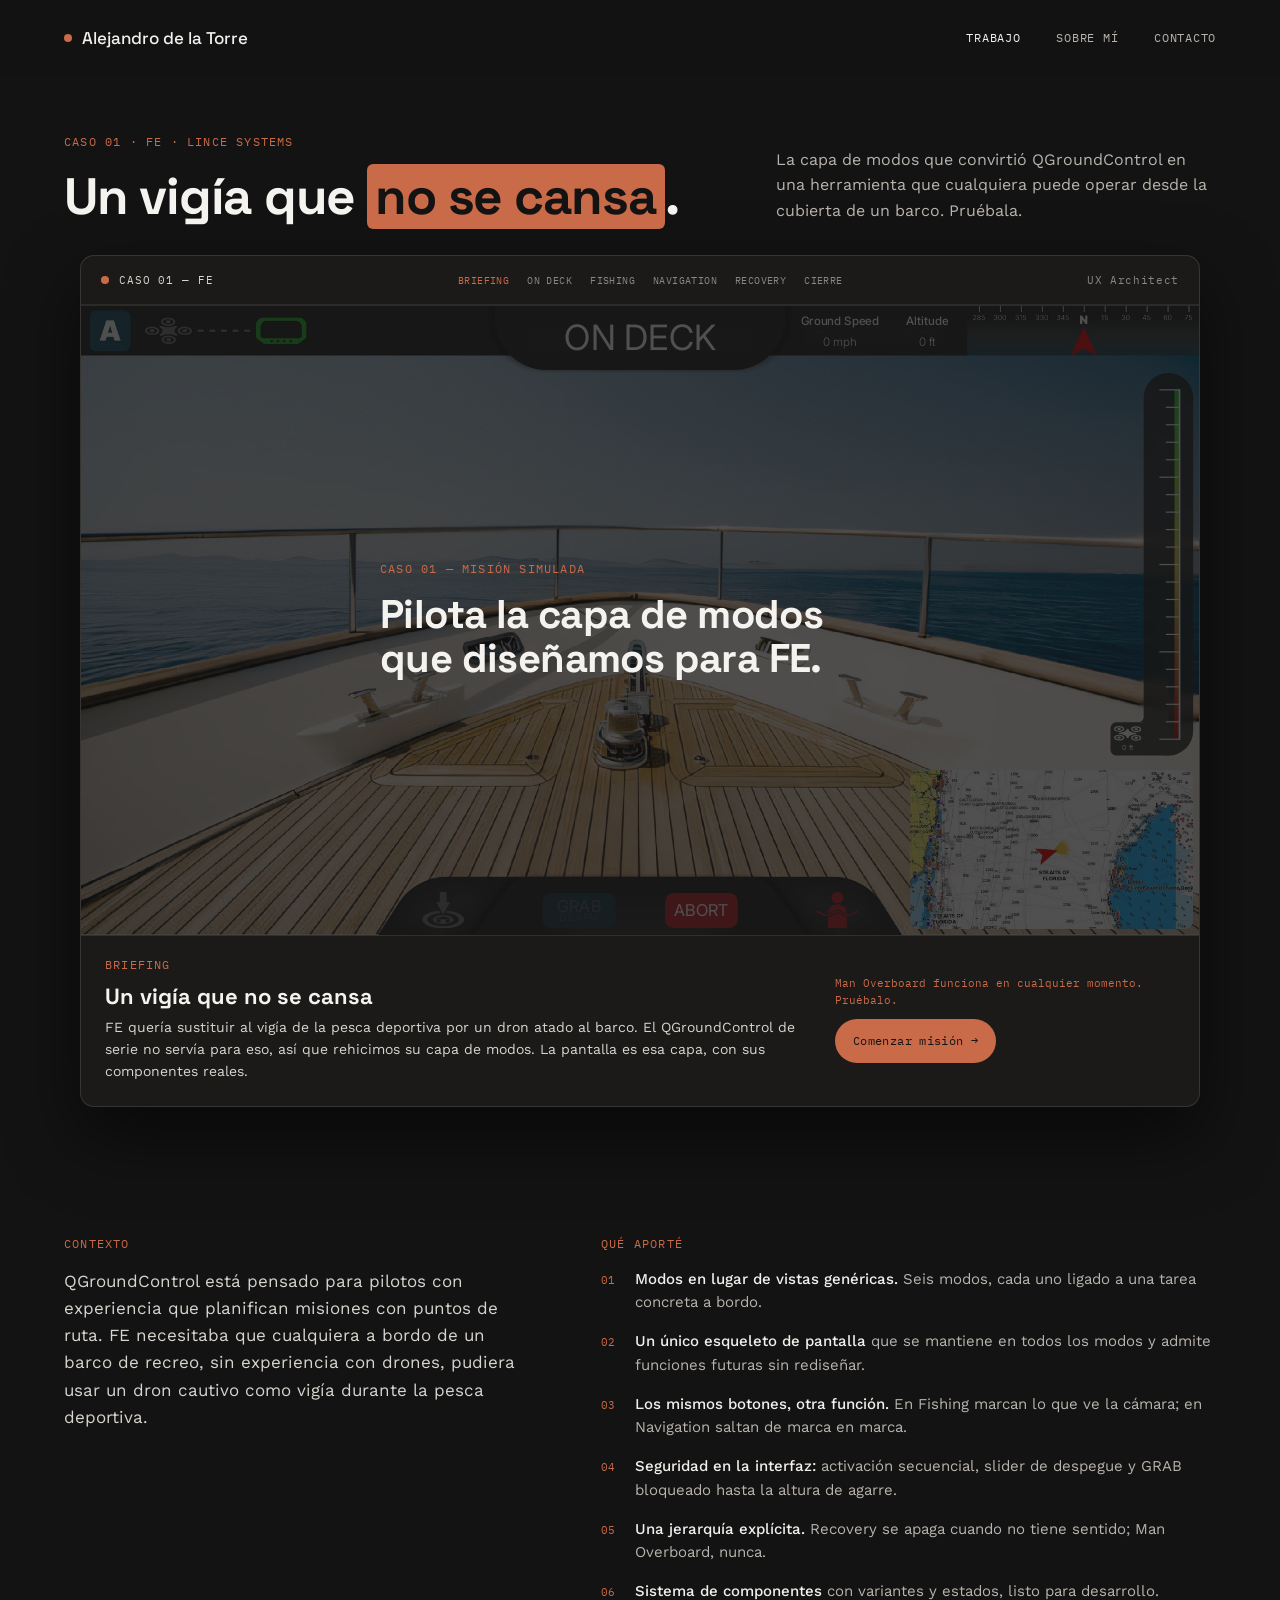
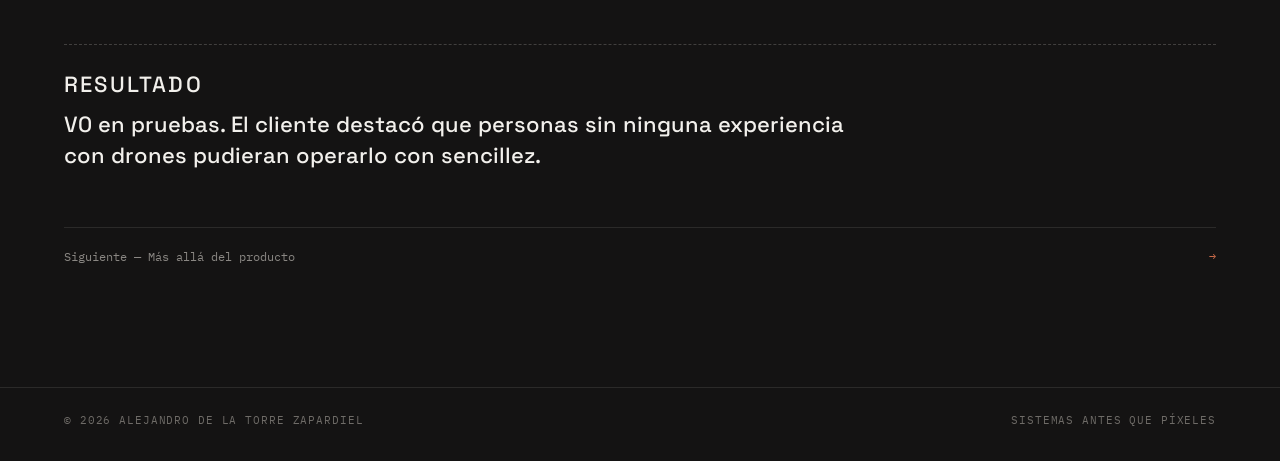
==== caso-01/index.html @ f8e7510e "Add files via upload" ====
<!doctype html>
<html lang="es">
<head>
<meta charset="utf-8">
<meta name="viewport" content="width=device-width, initial-scale=1, viewport-fit=cover">
<title>Caso 01: Un vigía que no se cansa — Alejandro de la Torre</title>
<meta name="description" content="Pilota la capa de modos que diseñé para FE: un dron cautivo para barcos de recreo que maneja gente sin experiencia con drones.">
<meta property="og:title" content="Caso 01: Un vigía que no se cansa">
<meta property="og:description" content="Pilota la capa de modos que diseñé para FE sobre QGroundControl.">
<meta property="og:image" content="../assets/img/fe/poster.jpg">
<meta name="theme-color" content="#141313">
<link rel="icon" href="../favicon.svg" type="image/svg+xml">
<link rel="preconnect" href="https://fonts.googleapis.com">
<link rel="preconnect" href="https://fonts.gstatic.com" crossorigin>
<link rel="stylesheet" href="https://fonts.googleapis.com/css2?family=Space+Grotesk:wght@400;500;700&family=IBM+Plex+Mono:wght@400;500;600&family=Work+Sans:ital,wght@0,400;0,500;1,400&family=Inter:wght@200;300;400;500&display=swap">
<link rel="stylesheet" href="../assets/css/site.css">
<link rel="stylesheet" href="../assets/css/mission.css">
</head>
<body class="case">

<header class="nav" id="nav">
  <div class="wrap">
    <a class="brand" href="../"><span class="dot"></span>Alejandro de la Torre</a>
    <button class="nav-toggle" aria-expanded="false" aria-controls="nav-links">MENÚ
      <svg width="18" height="12" viewBox="0 0 18 12" aria-hidden="true"><path d="M0 1H18M0 6H18M0 11H18" stroke="currentColor" stroke-width="1.6"/></svg>
    </button>
    <nav class="nav-links" id="nav-links" aria-label="Principal">
      <a href="../#trabajo" aria-current="true">Trabajo</a>
      <a href="../#sobre-mi">Sobre mí</a>
      <a href="../#contacto">Contacto</a>
    </nav>
  </div>
</header>

<main>
  <section class="case-hero">
    <div class="wrap">
      <div>
        <p class="eyebrow">Caso 01 · FE · Lince Systems</p>
        <h1 class="h-display">Un vigía que <span class="mark">no se cansa</span>.</h1>
      </div>
      <p class="lead">La capa de modos que convirtió QGroundControl en una herramienta que cualquiera puede operar desde la cubierta de un barco. Pruébala.</p>
    </div>
  </section>

  <section class="mission" aria-label="Misión simulada">
    <!-- Escritorio y móvil en horizontal -->
    <div class="console" id="console">
      <div class="m-top">
        <span class="who"><span class="dot"></span>Caso 01 — FE</span>
        <nav class="m-steps" id="m-steps" aria-label="Pasos de la misión"></nav>
        <span class="m-flag" id="m-flag"><span class="dot"></span><span id="m-flag-text">UX Architect</span></span>
      </div>
      <div class="m-progress"><i id="m-progress"></i></div>
      <div class="m-body" id="m-body">
        <div class="m-screen" id="m-screen">
          <div class="m-stage" id="m-stage"></div>
          <div class="m-veil" id="m-veil"><div><p class="eyebrow" id="veil-eyebrow"></p><h2 id="veil-title"></h2></div></div>
        </div>
        <div class="m-strip">
          <div class="m-mininav">
            <button id="mini-prev" aria-label="Paso anterior">‹</button>
            <div><span id="mini-count"></span><b id="mini-label"></b></div>
            <button id="mini-next" aria-label="Paso siguiente">›</button>
          </div>
          <div class="m-text">
            <p class="eyebrow m-eyebrow" id="s-eyebrow"></p>
            <h2 id="s-title"></h2>
            <p class="body" id="s-body"></p>
          </div>
          <div class="m-ctl" aria-live="polite">
            <div data-ctl="intro">
              <p class="m-hint" id="intro-hint"></p>
              <button class="btn" id="intro-btn" style="align-self:flex-start"></button>
            </div>
            <div data-ctl="ondeck">
              <div class="row">
                <button class="btn-seq" id="arm">1 · Armar</button>
                <button class="btn" id="continue" disabled>Continuar →</button>
              </div>
              <div class="slide">
                <i id="slide-fill"></i>
                <span id="slide-label">2 · Arma primero</span>
                <input type="range" min="0" max="100" step="1" value="0" id="slider" disabled aria-label="Deslizar para despegar">
              </div>
            </div>
            <div data-ctl="fishing">
              <p class="m-hint" id="fish-hint"></p>
              <div class="row">
                <button class="btn" data-go="navigation">Ir a Navigation →</button>
                <button class="btn-cut" data-cut>Cortar cable</button>
              </div>
            </div>
            <div data-ctl="navigation">
              <p class="m-hint" id="nav-hint"></p>
              <p class="m-note" id="nav-note"></p>
              <button class="btn-cut" data-cut>Cortar cable</button>
            </div>
            <div data-ctl="recovery">
              <p class="m-hint" id="rec-hint"></p>
              <p class="m-note">ABORT devuelve el dron al vuelo.</p>
            </div>
            <div data-ctl="alert">
              <button class="btn-seq" id="alert-exit" style="align-self:flex-start"></button>
            </div>
          </div>
        </div>
      </div>
    </div>

    <!-- Móvil en vertical -->
    <div class="poster wrap">
      <button class="poster-btn" id="poster-btn" aria-label="Pilotar la misión (requiere girar el móvil)">
        <img src="../assets/img/fe/poster.jpg" alt="Pantalla Fishing de la integración de FE sobre QGroundControl, con cinco marcas en el minimapa" width="1922" height="1081">
        <span class="play"><svg width="14" height="14" viewBox="0 0 14 14" aria-hidden="true"><path d="M3.5 2.2L11.5 7L3.5 11.8Z" fill="#C96A49"/></svg>Pilotar la misión</span>
      </button>
      <div class="rotate-card" id="rotate-card" role="status" aria-live="polite">
        <svg width="44" height="44" viewBox="0 0 44 44" fill="none" aria-hidden="true" style="flex-shrink:0">
          <g class="phone"><rect x="13" y="6" width="18" height="30" rx="3.5" stroke="#F2F0EC" stroke-width="2"/><rect x="19" y="31" width="6" height="1.8" rx="0.9" fill="#F2F0EC"/></g>
          <path d="M35 14 C40 18 40 26 35 30" stroke="#C96A49" stroke-width="2" stroke-linecap="round"/>
          <path d="M33 27.5 L35.2 30.4 L38.4 28.6" stroke="#C96A49" stroke-width="2" stroke-linecap="round" stroke-linejoin="round"/>
        </svg>
        <div>
          <strong>Gira el móvil para pilotarla</strong>
          <p>La interfaz está diseñada para pantallas de 7″ o más, como la estación de control del cliente.</p>
          <span class="lock">¿No gira? Comprueba que la rotación automática no esté bloqueada.</span>
        </div>
      </div>
    </div>
  </section>

  <section class="ficha" id="ficha">
    <div class="wrap">
      <div class="grid">
        <div class="col">
          <p class="eyebrow">Contexto</p>
          <p class="lead" style="font-size:17px;color:var(--ink-2)">QGroundControl está pensado para pilotos con experiencia que planifican misiones con puntos de ruta. FE necesitaba que cualquiera a bordo de un barco de recreo, sin experiencia con drones, pudiera usar un dron cautivo como vigía durante la pesca deportiva.</p>
        </div>
        <div class="col">
          <p class="eyebrow">Qué aporté</p>
          <ol>
            <li><span class="n">01</span><span><b>Modos en lugar de vistas genéricas.</b> Seis modos, cada uno ligado a una tarea concreta a bordo.</span></li>
            <li><span class="n">02</span><span><b>Un único esqueleto de pantalla</b> que se mantiene en todos los modos y admite funciones futuras sin rediseñar.</span></li>
            <li><span class="n">03</span><span><b>Los mismos botones, otra función.</b> En Fishing marcan lo que ve la cámara; en Navigation saltan de marca en marca.</span></li>
            <li><span class="n">04</span><span><b>Seguridad en la interfaz:</b> activación secuencial, slider de despegue y GRAB bloqueado hasta la altura de agarre.</span></li>
            <li><span class="n">05</span><span><b>Una jerarquía explícita.</b> Recovery se apaga cuando no tiene sentido; Man Overboard, nunca.</span></li>
            <li><span class="n">06</span><span><b>Sistema de componentes</b> con variantes y estados, listo para desarrollo.</span></li>
          </ol>
        </div>
      </div>
      <div class="result">
        <p class="eyebrow">Resultado</p>
        <p>V0 en pruebas. El cliente destacó que personas sin ninguna experiencia con drones pudieran operarlo con sencillez.</p>
      </div>
      <a class="next-link" href="../#mas-alla"><span>Siguiente — Más allá del producto</span><span>→</span></a>
    </div>
  </section>
</main>

<footer class="footer"><div class="wrap"><span>© 2026 Alejandro de la Torre Zapardiel</span><span>Sistemas antes que píxeles</span></div></footer>

<script src="../assets/js/site.js"></script>
<script src="../assets/js/mission.js"></script>
</body>
</html>
---- assets/css/site.css ----
/* ==========================================================================
   Alejandro de la Torre — portfolio
   Tokens, base, componentes compartidos
   ========================================================================== */
:root {
  --bg: #141313;
  --panel: #1B1A18;
  --panel-2: #171615;
  --ink: #F2F0EC;
  --ink-strong: #F5F3EF;
  --ink-2: #D8D5CF;
  --ink-3: #B8B4AD;
  --muted: #8A8783;
  --muted-2: #6E6B67;
  --line: rgba(242, 240, 236, 0.10);
  --line-2: rgba(242, 240, 236, 0.22);
  --accent: #C96A49;
  --accent-hover: #DD8562;
  --alert: #E0523F;
  --ok: #6FBF73;
  --font-display: 'Space Grotesk', system-ui, sans-serif;
  --font-body: 'Work Sans', system-ui, sans-serif;
  --font-mono: 'IBM Plex Mono', ui-monospace, monospace;
  --gutter: 64px;
  --max: 1440px;
}
@media (max-width: 760px) { :root { --gutter: 16px; } }

*, *::before, *::after { box-sizing: border-box; }
html { scroll-behavior: smooth; -webkit-text-size-adjust: 100%; }
@media (prefers-reduced-motion: reduce) { html { scroll-behavior: auto; } }
body { margin: 0; background: var(--bg); color: var(--ink); font-family: var(--font-body); font-size: 16px; line-height: 1.55; -webkit-font-smoothing: antialiased; }
img { max-width: 100%; height: auto; display: block; }
a { color: inherit; }
button { font: inherit; color: inherit; }
:focus-visible { outline: 2px solid var(--accent); outline-offset: 3px; border-radius: 4px; }
.sr-only { position: absolute; width: 1px; height: 1px; overflow: hidden; clip: rect(0 0 0 0); white-space: nowrap; }

.wrap { width: 100%; max-width: var(--max); margin: 0 auto; padding: 0 var(--gutter); }
.mono { font-family: var(--font-mono); }
.eyebrow { font-family: var(--font-mono); font-size: 12px; letter-spacing: 0.1em; color: var(--accent); text-transform: uppercase; margin: 0; }
.mark { background: var(--accent); color: var(--bg); padding: 0 0.16em; border-radius: 0.12em; -webkit-box-decoration-break: clone; box-decoration-break: clone; }
.dot { width: 8px; height: 8px; border-radius: 50%; display: inline-block; background: var(--accent); flex-shrink: 0; }
.pill { display: inline-flex; align-items: center; gap: 7px; font-family: var(--font-mono); font-size: 12px; color: var(--ink-2); border: 1px solid var(--line-2); border-radius: 999px; padding: 7px 14px; background: rgba(242, 240, 236, 0.04); white-space: nowrap; }
.pill .dot { width: 7px; height: 7px; }
.h-display { font-family: var(--font-display); font-weight: 700; letter-spacing: -0.024em; color: var(--ink-strong); margin: 0; }
.h-section { font-family: var(--font-display); font-weight: 500; font-size: clamp(22px, 2.2vw, 30px); line-height: 1.25; color: var(--ink); margin: 0; }
.lead { font-size: 16px; line-height: 1.6; color: var(--ink-3); margin: 0; }

.btn { display: inline-flex; align-items: center; justify-content: center; gap: 10px; min-height: 48px; padding: 0 24px; border-radius: 999px; border: none; background: var(--accent); color: var(--bg); font-family: var(--font-mono); font-size: 14px; letter-spacing: 0.03em; text-decoration: none; cursor: pointer; transition: background .15s ease; }
.btn:hover { background: var(--accent-hover); }
.btn:disabled { background: #2E2C2A; color: var(--muted-2); cursor: not-allowed; }
.btn-ghost { background: rgba(242, 240, 236, 0.06); color: var(--ink); border: 1px solid rgba(242, 240, 236, 0.3); }
.btn-ghost:hover { background: rgba(242, 240, 236, 0.12); }
.link-u { font-family: var(--font-mono); font-size: 13px; letter-spacing: 0.03em; color: var(--ink-2); text-decoration: none; border-bottom: 1px solid rgba(242, 240, 236, 0.3); padding-bottom: 3px; }
.link-u:hover { color: var(--ink); border-color: var(--ink); }

/* ---------- Navegación ---------- */
.nav { position: sticky; top: 0; z-index: 50; background: rgba(20, 19, 19, 0.86); -webkit-backdrop-filter: blur(10px); backdrop-filter: blur(10px); border-bottom: 1px solid transparent; transition: border-color .2s ease; }
.nav.is-scrolled { border-color: var(--line); }
.nav .wrap { height: 76px; display: flex; align-items: center; justify-content: space-between; }
.brand { display: flex; align-items: center; gap: 10px; text-decoration: none; font-family: var(--font-display); font-weight: 500; font-size: 17px; }
.nav-links { display: flex; gap: 36px; }
.nav-links a { font-family: var(--font-mono); font-size: 12px; letter-spacing: 0.06em; color: var(--ink-3); text-decoration: none; text-transform: uppercase; padding: 8px 0; }
.nav-links a:hover, .nav-links a[aria-current="true"] { color: var(--ink); }
.nav-toggle { display: none; align-items: center; gap: 8px; min-height: 44px; padding: 0 4px; background: none; border: none; font-family: var(--font-mono); font-size: 12px; letter-spacing: 0.06em; color: var(--ink-2); cursor: pointer; }
.nav-toggle svg { display: block; }
@media (max-width: 760px) {
  .nav .wrap { height: 60px; }
  .nav-toggle { display: inline-flex; }
  .nav-links { display: none; position: absolute; left: 0; right: 0; top: 60px; flex-direction: column; gap: 0; background: var(--bg); border-bottom: 1px solid var(--line); padding: 8px var(--gutter) 16px; }
  .nav.is-open .nav-links { display: flex; }
  .nav-links a { padding: 14px 0; font-size: 14px; border-bottom: 1px solid var(--line); }
}

/* ---------- Pie ---------- */
.footer { border-top: 1px solid var(--line); }
.footer .wrap { display: flex; justify-content: space-between; align-items: center; gap: 16px; padding-top: 24px; padding-bottom: 32px; font-family: var(--font-mono); font-size: 11px; letter-spacing: 0.08em; color: var(--muted-2); text-transform: uppercase; }
@media (max-width: 760px) { .footer .wrap { flex-direction: column; align-items: flex-start; } }

/* ==========================================================================
   Portada
   ========================================================================== */
.hero { position: relative; overflow: hidden; min-height: calc(100vh - 76px); min-height: calc(100svh - 76px); display: flex; align-items: center; padding: 48px 0 72px; }
.hero .wrap { display: grid; grid-template-columns: minmax(0, 600px) 1fr; gap: 44px; align-items: center; }
.hero-copy { display: flex; flex-direction: column; gap: 28px; position: relative; z-index: 2; }
.hero-tags { display: flex; gap: 10px; flex-wrap: wrap; }
.hero h1 { font-size: clamp(44px, 5.2vw, 76px); line-height: 1.04; }
.hero-note { font-family: var(--font-mono); font-size: 13px; line-height: 1.6; color: var(--muted); max-width: 470px; margin: 0; }
.hero-cta { display: flex; align-items: center; gap: 28px; flex-wrap: wrap; }
.hero-demo { position: relative; margin-right: calc(-1 * var(--gutter) - 200px); }
.demo-frame { display: block; border-radius: 14px 0 0 14px; overflow: hidden; background: #0E0D0C; border: 1px solid rgba(242, 240, 236, 0.14); border-right: none; box-shadow: 0 40px 90px rgba(0, 0, 0, 0.6); text-decoration: none; }
.chromebar { height: 30px; display: flex; align-items: center; justify-content: space-between; padding: 0 14px; background: var(--panel); }
.chromebar .dots { display: flex; gap: 7px; }
.chromebar .dots span { width: 8px; height: 8px; border-radius: 50%; background: var(--muted-2); }
.chromebar .dots span:nth-child(2) { background: var(--muted); }
.chromebar .dots span:nth-child(3) { background: var(--accent); }
.chromebar .label { font-family: var(--font-mono); font-size: 10px; letter-spacing: 0.08em; color: var(--muted); }
.demo-screen { position: relative; aspect-ratio: 16 / 9; overflow: hidden; }
.demo-screen img { position: absolute; inset: 0; width: 100%; height: 100%; object-fit: cover; opacity: 0; transition: opacity .35s ease; }
.demo-screen img.is-on { opacity: 1; }
.demo-tap { position: absolute; width: 40px; height: 40px; margin: -20px 0 0 -20px; border-radius: 50%; border: 2.5px solid var(--ink); background: rgba(242, 240, 236, 0.28); opacity: 0; pointer-events: none; }
.demo-tap.is-on { animation: tap .65s ease-out; }
@keyframes tap { 0% { transform: scale(.35); opacity: .95; } 100% { transform: scale(1.35); opacity: 0; } }
.demo-modes { display: flex; gap: 22px; margin-top: 18px; flex-wrap: wrap; }
.demo-modes span { font-family: var(--font-mono); font-size: 11px; letter-spacing: 0.08em; text-transform: uppercase; color: var(--muted-2); transition: color .3s ease; }
.demo-modes span.is-on { color: var(--accent); }
.demo-bar { margin-top: 10px; width: min(420px, 100%); height: 2px; background: rgba(242, 240, 236, 0.08); border-radius: 2px; overflow: hidden; }
.demo-bar i { display: block; height: 100%; width: 0; background: var(--accent); transition: width .4s ease; }
@media (max-width: 960px) {
  .hero { min-height: 0; padding: 24px 0 40px; }
  .hero .wrap { grid-template-columns: 1fr; gap: 28px; }
  .hero-demo { margin-right: calc(-1 * var(--gutter)); }
  .hero-cta .link-u { display: none; }
  .hero-cta .btn { width: 100%; min-height: 52px; }
}
@media (max-width: 760px) {
  .hero h1 { font-size: 44px; line-height: 1.05; }
  .hero-note { font-size: 12px; }
  .demo-frame { border-radius: 12px 0 0 12px; }
  .chromebar { height: 24px; padding: 0 10px; }
  .chromebar .dots span { width: 6px; height: 6px; }
  .chromebar .label { font-size: 9px; }
  .demo-tap { width: 24px; height: 24px; margin: -12px 0 0 -12px; border-width: 2px; }
  .demo-modes { gap: 14px; }
  .demo-modes span { font-size: 10px; }
  .hero-cta { order: 10; }
}
@media (prefers-reduced-motion: reduce) { .demo-screen img { transition: none; } .demo-tap.is-on { animation: none; } }

/* ---------- Secciones ---------- */
.section { padding: 120px 0; }
.section + .section { padding-top: 40px; }
@media (max-width: 760px) { .section { padding: 64px 0; } .section + .section { padding-top: 24px; } }
.section-head { display: flex; justify-content: space-between; align-items: flex-end; gap: 48px; margin-bottom: 56px; }
.section-head .title { display: flex; flex-direction: column; gap: 22px; }
.section-head h2 { font-size: clamp(38px, 4vw, 56px); line-height: 1.05; }
.section-head .lead { max-width: 420px; padding-bottom: 8px; }
@media (max-width: 760px) { .section-head { flex-direction: column; align-items: flex-start; gap: 16px; margin-bottom: 28px; } .section-head h2 { font-size: 38px; } }

/* Trabajo: tarjeta del caso */
.case-card { display: grid; grid-template-columns: 1.35fr 1fr; gap: 48px; align-items: center; padding: 28px; border-radius: 20px; background: var(--panel); border: 1px solid rgba(242, 240, 236, 0.08); text-decoration: none; transition: border-color .2s ease; }
.case-card:hover { border-color: rgba(201, 106, 73, 0.6); }
.case-card .shot { border-radius: 12px; overflow: hidden; border: 1px solid rgba(242, 240, 236, 0.14); }
.case-card .info { display: flex; flex-direction: column; gap: 16px; }
.case-card h3 { font-family: var(--font-display); font-weight: 700; font-size: clamp(28px, 3vw, 40px); line-height: 1.1; margin: 0; color: var(--ink-strong); }
.case-card .tags { display: flex; flex-wrap: wrap; gap: 8px; }
.case-card .go { font-family: var(--font-mono); font-size: 13px; color: var(--accent); }
@media (max-width: 760px) { .case-card { grid-template-columns: 1fr; gap: 20px; padding: 16px; border-radius: 16px; } }

/* Más allá del producto */
.work-card { background: var(--panel); border: 1px solid rgba(242, 240, 236, 0.08); border-radius: 18px; padding: 24px; display: flex; flex-direction: column; gap: 20px; }
.work-role { display: grid; grid-template-columns: minmax(0, 820px) 1fr; gap: 36px; margin-bottom: 32px; }
.work-pair { display: grid; grid-template-columns: 700fr 580fr; gap: 32px; }
.work-media { display: flex; flex-direction: column; gap: 16px; min-width: 0; }
.stage { position: relative; border-radius: 12px; overflow: hidden; background: #0E0D0C; }
.stage > img { position: absolute; inset: 0; width: 100%; height: 100%; opacity: 0; transition: opacity .35s ease, background-color .35s ease; }
.stage > img.is-on { opacity: 1; }
.stage-role { aspect-ratio: 1200 / 627; }
.stage-role img { object-fit: contain; }
.stage-ing { aspect-ratio: 1819 / 1287; }
.stage-ing img, .stage-lince img { object-fit: cover; }
.stage-lince { aspect-ratio: 8 / 7; background: #CFCFCF; }
.work-info { display: flex; flex-direction: column; gap: 14px; }
.work-info h3 { font-family: var(--font-display); font-weight: 700; font-size: 28px; line-height: 1.1; color: var(--ink-strong); margin: 0; }
.work-info p { font-size: 15px; line-height: 1.6; color: var(--ink-3); margin: 0; }
.kind { font-family: var(--font-mono); font-size: 11px; letter-spacing: 0.06em; color: var(--muted); text-transform: uppercase; }
.caption { font-family: var(--font-mono); font-size: 13px; line-height: 1.55; color: var(--accent); min-height: 40px; }
.myrole { display: flex; flex-direction: column; gap: 6px; padding: 12px 14px; border-radius: 10px; background: rgba(242, 240, 236, 0.04); border: 1px solid var(--line); }
.myrole .kind { color: var(--accent); }
.myrole span:last-child { font-size: 14px; line-height: 1.55; color: var(--ink-2); }
.tags { display: flex; flex-wrap: wrap; gap: 8px; }
.tag { font-family: var(--font-mono); font-size: 11px; color: var(--ink-2); border: 1px solid rgba(242, 240, 236, 0.2); border-radius: 999px; padding: 5px 11px; white-space: nowrap; }
.work-role .work-info { padding: 12px 8px 12px 0; }
.work-role .tags { margin-top: auto; }
.seg { display: flex; gap: 4px; padding: 4px; border-radius: 999px; background: rgba(242, 240, 236, 0.06); align-self: flex-start; max-width: 100%; overflow-x: auto; }
.seg button { font-family: var(--font-mono); font-size: 12px; letter-spacing: 0.02em; border: none; border-radius: 999px; padding: 0 14px; min-height: 40px; cursor: pointer; background: none; color: var(--ink-3); white-space: nowrap; transition: background .15s ease, color .15s ease; }
.seg button:hover { color: var(--ink); }
.seg button[aria-selected="true"] { background: var(--ink); color: var(--bg); }
.pager { position: absolute; left: 12px; right: 12px; bottom: 12px; display: flex; justify-content: space-between; align-items: center; z-index: 2; }
.icon-btn { width: 44px; height: 44px; border-radius: 999px; border: 1px solid rgba(242, 240, 236, 0.25); background: rgba(20, 19, 19, 0.7); color: var(--ink); font-family: var(--font-mono); font-size: 16px; cursor: pointer; display: flex; align-items: center; justify-content: center; }
.icon-btn:hover { background: rgba(60, 58, 56, 0.85); }
.pager-dots { display: flex; gap: 4px; padding: 4px 8px; border-radius: 999px; background: rgba(20, 19, 19, 0.72); }
.pager-dots button { width: 22px; height: 22px; border: none; background: none; padding: 0; cursor: pointer; display: flex; align-items: center; justify-content: center; }
.pager-dots button::after { content: ''; width: 7px; height: 7px; border-radius: 50%; background: rgba(242, 240, 236, 0.3); }
.pager-dots button[aria-current="true"]::after { background: var(--accent); }
.flip { position: absolute; right: 12px; bottom: 12px; z-index: 2; }
.flip .btn { min-height: 44px; font-size: 12px; padding: 0 16px; }
@media (max-width: 1100px) { .work-role, .work-pair { grid-template-columns: 1fr; } }
@media (max-width: 760px) {
  .work-card { padding: 16px; border-radius: 16px; gap: 16px; }
  .work-role { margin-bottom: 20px; gap: 16px; }
  .work-pair { gap: 20px; }
  .work-info h3 { font-size: 24px; }
  .work-info p { font-size: 14px; }
  .seg button { font-size: 11px; padding: 0 11px; }
  .pager { left: 8px; right: 8px; bottom: 8px; }
  .flip { right: 8px; bottom: 8px; }
  .stage-lince { aspect-ratio: 1 / 1; }
}

/* Sobre mí */
.about-intro { display: flex; justify-content: space-between; align-items: flex-end; gap: 64px; margin-bottom: 120px; }
.about-intro h2 { font-size: clamp(32px, 3.8vw, 54px); line-height: 1.08; max-width: 900px; margin-top: 28px; }
.about-intro .pills { display: flex; flex-direction: column; gap: 10px; align-items: flex-start; flex-shrink: 0; padding-bottom: 10px; }
.block { margin-bottom: 120px; }
.block-head { display: flex; justify-content: space-between; align-items: baseline; gap: 24px; margin-bottom: 36px; }
.block-head .title { display: flex; flex-direction: column; gap: 12px; }
.caps { display: grid; grid-template-columns: repeat(6, minmax(0, 1fr)); }
.cap { display: flex; flex-direction: column; gap: 12px; padding: 22px 20px 24px; border-top: 2px solid rgba(242, 240, 236, 0.14); transition: border-color .2s ease, background .2s ease; }
.cap:hover { border-top-color: var(--accent); background: rgba(242, 240, 236, 0.03); }
.cap .n { font-family: var(--font-mono); font-size: 11px; color: var(--accent); }
.cap h3 { font-family: var(--font-display); font-weight: 700; font-size: 21px; margin: 0; color: var(--ink-strong); }
.cap p { font-size: 14px; line-height: 1.55; color: var(--ink-3); margin: 0; }
.principles { display: grid; grid-template-columns: repeat(3, minmax(0, 1fr)); gap: 20px; }
.principle { display: flex; flex-direction: column; gap: 12px; padding: 28px; border-radius: 14px; background: var(--panel); border: 1px solid rgba(242, 240, 236, 0.08); }
.principle .n { font-family: var(--font-mono); font-size: 11px; color: var(--accent); }
.principle h3 { font-family: var(--font-display); font-weight: 700; font-size: 26px; line-height: 1.15; margin: 0; color: var(--ink-strong); }
.principle p { font-size: 15px; line-height: 1.6; color: var(--ink-3); margin: 0; }
.timeline { list-style: none; margin: 0; padding: 0; }
.timeline li { display: grid; grid-template-columns: 180px 1fr 1fr; gap: 32px; padding: 24px 0; border-top: 1px solid var(--line); align-items: baseline; }
.timeline .date { font-family: var(--font-mono); font-size: 13px; color: var(--muted); }
.timeline .role { font-family: var(--font-display); font-weight: 500; font-size: 20px; line-height: 1.3; color: var(--ink); margin: 0; }
.timeline .org { font-family: var(--font-mono); font-size: 12px; color: var(--muted); margin-top: 4px; }
.timeline p { font-size: 15px; line-height: 1.55; color: var(--ink-3); margin: 0; }
.offscreen { display: grid; grid-template-columns: 1fr 1fr; gap: 64px; align-items: center; padding: 48px; border-radius: 18px; border: 1px dashed rgba(242, 240, 236, 0.18); margin-bottom: 120px; }
.offscreen h3 { font-family: var(--font-display); font-weight: 700; font-size: 32px; line-height: 1.15; margin: 14px 0; color: var(--ink-strong); }
.chips { display: flex; flex-wrap: wrap; gap: 10px; justify-content: flex-end; }
.chip { font-family: var(--font-mono); font-size: 12px; color: var(--ink-2); border: 1px dashed rgba(242, 240, 236, 0.3); border-radius: 999px; padding: 7px 14px; }
.contact { display: flex; flex-direction: column; gap: 30px; padding-top: 40px; border-top: 1px solid var(--line); }
.mail { align-self: flex-start; font-family: var(--font-display); font-weight: 700; font-size: clamp(28px, 4.4vw, 64px); letter-spacing: -0.02em; line-height: 1.1; color: var(--ink-strong); text-decoration: none; border-bottom: 3px solid var(--accent); }
.mail:hover { color: var(--accent); }
.contact-links { display: flex; gap: 36px; flex-wrap: wrap; }
.contact-links a { font-family: var(--font-mono); font-size: 14px; }
@media (max-width: 1100px) { .caps { grid-template-columns: repeat(3, minmax(0, 1fr)); } }
@media (max-width: 760px) {
  .about-intro { flex-direction: column; align-items: flex-start; gap: 18px; margin-bottom: 56px; }
  .about-intro h2 { font-size: 32px; line-height: 1.1; margin-top: 18px; }
  .about-intro .pills { flex-direction: row; flex-wrap: wrap; gap: 8px; }
  .block { margin-bottom: 56px; }
  .block-head { flex-direction: column; gap: 8px; margin-bottom: 14px; }
  .block-head .aside { display: none; }
  .caps { grid-template-columns: 1fr; }
  .cap { flex-direction: row; gap: 12px; padding: 14px 0; border-top-width: 1px; }
  .cap .n { width: 20px; flex-shrink: 0; padding-top: 3px; }
  .cap h3 { font-size: 17px; }
  .cap p { font-size: 13px; }
  .cap:hover { background: none; }
  .principles { grid-template-columns: 1fr; gap: 14px; }
  .principle { padding: 18px; }
  .principle h3 { font-size: 20px; }
  .principle p { font-size: 14px; }
  .timeline li { grid-template-columns: 1fr; gap: 6px; padding: 16px 0; }
  .timeline .role { font-size: 18px; }
  .offscreen { grid-template-columns: 1fr; gap: 14px; padding: 22px 18px; margin-bottom: 56px; }
  .offscreen h3 { font-size: 22px; margin: 6px 0; }
  .chips { justify-content: flex-start; gap: 8px; }
  .contact { gap: 16px; padding-top: 28px; }
  .mail { align-self: stretch; text-align: center; font-size: 20px; border: none; background: var(--accent); color: var(--bg); border-radius: 999px; padding: 16px; }
  .mail:hover { color: var(--bg); background: var(--accent-hover); }
  .contact-links { flex-direction: column; gap: 10px; }
  .contact-links a { display: flex; justify-content: space-between; align-items: center; min-height: 48px; padding: 0 16px; border-radius: 12px; border: 1px solid rgba(242, 240, 236, 0.18); font-size: 13px; }
}
---- assets/css/mission.css ----
/* ==========================================================================
   Caso 01 — misión simulada
   ========================================================================== */
.case-hero { padding: 56px 0 32px; }
.case-hero .wrap { display: flex; justify-content: space-between; align-items: flex-end; gap: 48px; }
.case-hero h1 { font-size: clamp(36px, 4vw, 56px); line-height: 1.05; margin-top: 18px; }
.case-hero .lead { max-width: 440px; }
@media (max-width: 760px) { .case-hero { padding: 28px 0 20px; } .case-hero .wrap { flex-direction: column; align-items: flex-start; gap: 12px; } .case-hero h1 { font-size: 32px; margin-top: 12px; } }

.mission { padding: 0 var(--gutter) 40px; }
.console { max-width: 1120px; margin: 0 auto; background: var(--panel); border-radius: 14px; border: 1px solid rgba(242, 240, 236, 0.12); box-shadow: 0 30px 70px rgba(0, 0, 0, 0.55); overflow: hidden; display: flex; flex-direction: column; transition: border-color .2s ease, box-shadow .2s ease; }
.console.is-alert { border-color: rgba(224, 82, 63, 0.85); box-shadow: 0 0 0 1px rgba(224, 82, 63, 0.45), 0 30px 70px rgba(0, 0, 0, 0.55); }
.m-top { height: 48px; flex-shrink: 0; display: flex; align-items: center; justify-content: space-between; padding: 0 20px; gap: 16px; }
.m-top .who { display: flex; align-items: center; gap: 10px; font-family: var(--font-mono); font-size: 11px; letter-spacing: 0.08em; color: var(--ink-2); text-transform: uppercase; white-space: nowrap; }
.m-steps { display: flex; gap: 6px; }
.m-steps button { font-family: var(--font-mono); font-size: 10px; letter-spacing: 0.04em; text-transform: uppercase; color: var(--muted); background: none; border: none; padding: 0 6px; min-height: 36px; cursor: pointer; }
.m-steps button:hover { color: var(--ink); }
.m-steps button[aria-current="step"] { color: var(--accent); }
.m-flag { display: flex; align-items: center; gap: 8px; font-family: var(--font-mono); font-size: 11px; letter-spacing: 0.06em; color: var(--muted); white-space: nowrap; }
.m-flag.is-alert { color: var(--alert); }
.m-flag .dot { display: none; background: var(--alert); }
.m-flag.is-alert .dot { display: inline-block; animation: blink 1s steps(2) infinite; }
@keyframes blink { 50% { opacity: .25; } }
.m-progress { height: 2px; background: rgba(242, 240, 236, 0.08); flex-shrink: 0; }
.m-progress i { display: block; height: 100%; width: 0; background: var(--accent); transition: width .4s cubic-bezier(.2, .8, .2, 1); }
.m-body { display: flex; flex-direction: column; transition: opacity .18s ease; }
.m-body.is-fading { opacity: 0; }

/* Pantalla de FE: escenario de 1920×1080 escalado */
.m-screen { position: relative; width: 100%; aspect-ratio: 16 / 9; overflow: hidden; background: #0E0D0C; flex-shrink: 0; }
.m-stage { position: absolute; left: 0; top: 0; width: 1920px; height: 1080px; transform-origin: 0 0; font-family: 'Inter', 'Work Sans', system-ui, sans-serif; color: #FFFFFF; }
.m-stage .abs { position: absolute; }
.m-stage .plate { position: absolute; left: 0; top: 0; width: 1920px; height: 1080px; }
.m-stage .ui { position: absolute; background: none; border: none; padding: 0; margin: 0; cursor: pointer; display: block; }
.m-stage .ui::after { content: ''; position: absolute; inset: -30px; }
.m-stage .ui.mk::after { inset: -16px -17px -30px; }
.m-stage .ui:disabled { cursor: default; }
.m-stage .ui:focus-visible { outline: 5px solid var(--accent); outline-offset: 6px; border-radius: 14px; }
.m-stage .ui img { display: block; pointer-events: none; }
.m-stage .mk { width: 71px; height: 70px; top: 1000px; border-radius: 14px; transition: background .15s ease; }
.m-stage .mk:hover, .m-stage .mk.is-flash { background: rgba(255, 255, 255, 0.14); }
.m-stage .mk span { position: absolute; left: 0; top: 55px; width: 71px; text-align: center; font-size: 12px; line-height: 15px; }
.m-stage .b125 { width: 125px; height: 60px; top: 1007.5px; border-radius: 15px; display: flex; flex-direction: column; align-items: center; justify-content: center; font-family: 'Inter', 'Work Sans', system-ui, sans-serif; }
.m-stage .b125 b { font-weight: 400; font-size: 28px; line-height: 32px; }
.m-stage .b125 small { font-weight: 200; font-size: 18px; line-height: 20px; margin-top: -6px; }
.m-stage .notch-title { position: absolute; left: 710px; width: 500px; text-align: center; white-space: pre; font-weight: 400; }
.m-stage .tele { position: absolute; top: 12.5px; width: 138px; display: flex; flex-direction: column; align-items: center; gap: 12px; font-size: 20px; line-height: 24px; }
.m-stage .tele span:first-child { font-weight: 500; }
.m-stage .tele span:last-child { font-weight: 300; }
.m-stage .map-mk { position: absolute; animation: pop .3s cubic-bezier(.3, 1.6, .5, 1); }
@keyframes pop { from { transform: scale(0); } to { transform: scale(1); } }
.m-stage .reticle { position: absolute; width: 150px; height: 150px; border: 5px solid #FFF; border-radius: 50%; box-shadow: 0 0 0 6px rgba(0, 0, 0, .35), inset 0 0 0 6px rgba(0, 0, 0, .25); transition: left .55s cubic-bezier(.2, .8, .2, 1), top .55s cubic-bezier(.2, .8, .2, 1), opacity .2s ease; pointer-events: none; }
.m-stage .coach { position: absolute; border: 5px solid var(--accent); border-radius: 22px; pointer-events: none; animation: coach 1.4s ease-in-out infinite; }
@keyframes coach { 0%, 100% { box-shadow: 0 0 0 0 rgba(201, 106, 73, .55); } 50% { box-shadow: 0 0 0 14px rgba(201, 106, 73, 0); } }
.m-stage .toast { position: absolute; left: 960px; top: 132px; transform: translateX(-50%); background: rgba(34, 34, 34, .85); border-radius: 15px; padding: 14px 26px; font-size: 22px; white-space: nowrap; display: flex; align-items: center; gap: 14px; animation: toastin .3s ease-out; }
.m-stage .toast i { width: 12px; height: 12px; border-radius: 50%; background: #25B32A; display: inline-block; }
@keyframes toastin { from { opacity: 0; margin-top: -10px; } to { opacity: 1; margin-top: 0; } }
.m-stage .pulse { animation: mobp 1s ease-in-out infinite; }
@keyframes mobp { 50% { filter: drop-shadow(0 0 14px rgba(191, 36, 44, .95)); } }
.m-veil { position: absolute; inset: 0; background: rgba(20, 19, 19, 0.74); display: flex; align-items: center; justify-content: center; }
.m-veil > div { display: flex; flex-direction: column; gap: 14px; max-width: 600px; padding: 0 40px; }
.m-veil h2 { font-family: var(--font-display); font-weight: 700; font-size: clamp(22px, 3.6vw, 40px); line-height: 1.1; letter-spacing: -0.015em; color: var(--ink-strong); margin: 0; }

/* Franja narrativa y controles */
.m-strip { display: grid; grid-template-columns: 1fr 340px; gap: 32px; padding: 20px 24px 24px; border-top: 1px solid var(--line); min-height: 160px; }
.m-text { display: flex; flex-direction: column; gap: 8px; min-width: 0; }
.m-text h2 { font-family: var(--font-display); font-weight: 700; font-size: 22px; line-height: 1.2; color: var(--ink-strong); margin: 0; }
.m-text p.body { font-size: 14px; line-height: 1.55; color: var(--ink-2); margin: 0; }
.m-eyebrow.is-alert { color: var(--alert); }
.m-ctl { display: flex; flex-direction: column; gap: 10px; justify-content: center; }
.m-ctl [data-ctl] { display: none; flex-direction: column; gap: 10px; }
.m-ctl [data-ctl].is-on { display: flex; }
.m-ctl .row { display: flex; gap: 10px; align-items: center; flex-wrap: wrap; }
.m-ctl .btn { min-height: 44px; font-size: 12px; padding: 0 18px; }
.m-hint { font-family: var(--font-mono); font-size: 11px; line-height: 1.55; color: var(--accent); margin: 0; }
.m-note { font-family: var(--font-mono); font-size: 11px; line-height: 1.5; color: var(--muted); margin: 0; min-height: 16px; }
.btn-seq { min-height: 44px; padding: 0 16px; border-radius: 999px; font-family: var(--font-mono); font-size: 12px; color: var(--ink); background: rgba(242, 240, 236, 0.06); border: 1px solid rgba(242, 240, 236, 0.3); cursor: pointer; }
.btn-seq:hover { background: rgba(242, 240, 236, 0.12); }
.btn-seq:disabled { color: var(--ok); border-color: rgba(111, 191, 115, 0.4); background: rgba(111, 191, 115, 0.08); cursor: default; }
.btn-cut { min-height: 36px; padding: 0 14px; border-radius: 999px; font-family: var(--font-mono); font-size: 11px; color: var(--alert); background: none; border: 1px dashed rgba(224, 82, 63, 0.55); cursor: pointer; align-self: flex-start; }
.btn-cut:hover { background: rgba(224, 82, 63, 0.1); }
.slide { position: relative; height: 44px; border-radius: 999px; background: rgba(242, 240, 236, 0.05); border: 1px solid rgba(242, 240, 236, 0.2); overflow: hidden; }
.slide i { position: absolute; left: 0; top: 0; bottom: 0; border-radius: 999px; transition: background .3s ease; }
.slide span { position: absolute; inset: 0; display: flex; align-items: center; justify-content: center; padding-left: 30px; font-family: var(--font-mono); font-size: 10px; letter-spacing: 0.08em; color: var(--ink-2); text-transform: uppercase; pointer-events: none; }
.slide input { -webkit-appearance: none; appearance: none; position: absolute; inset: 0; width: 100%; height: 100%; margin: 0; background: transparent; cursor: grab; touch-action: none; }
.slide input::-webkit-slider-runnable-track { height: 42px; background: transparent; }
.slide input::-moz-range-track { height: 42px; background: transparent; }
.slide input::-webkit-slider-thumb { -webkit-appearance: none; width: 42px; height: 42px; border-radius: 50%; background: var(--ink); box-shadow: 0 2px 10px rgba(0, 0, 0, .5); border: none; }
.slide input::-moz-range-thumb { width: 42px; height: 42px; border-radius: 50%; background: var(--ink); border: none; }
.slide input:disabled { cursor: not-allowed; }
.slide input:disabled::-webkit-slider-thumb { background: #4A4745; box-shadow: none; }
.slide input:disabled::-moz-range-thumb { background: #4A4745; }
.m-mininav { display: none; }

/* ---------- Póster (móvil en vertical) ---------- */
.poster { display: none; flex-direction: column; gap: 16px; }
.poster-btn { position: relative; display: block; width: 100%; padding: 0; border: 1px solid rgba(242, 240, 236, 0.14); border-radius: 10px; overflow: hidden; background: none; cursor: pointer; box-shadow: 0 14px 30px rgba(0, 0, 0, .45); }
.poster-btn .play { position: absolute; left: 50%; top: 50%; transform: translate(-50%, -50%); display: flex; align-items: center; gap: 8px; background: rgba(20, 19, 19, .82); border: 1px solid rgba(242, 240, 236, .3); border-radius: 999px; padding: 10px 16px 10px 12px; font-family: var(--font-mono); font-size: 11px; letter-spacing: .06em; color: var(--ink); text-transform: uppercase; white-space: nowrap; }
.rotate-card { display: flex; gap: 14px; align-items: center; padding: 16px; border-radius: 12px; background: var(--panel); border: 1px solid rgba(201, 106, 73, .45); transition: background .3s ease, border-color .3s ease; }
.rotate-card.is-nudge { background: rgba(201, 106, 73, .16); border-color: var(--accent); animation: nudge .5s ease; }
@keyframes nudge { 0%, 100% { transform: translateX(0); } 20% { transform: translateX(-7px); } 40% { transform: translateX(6px); } 60% { transform: translateX(-4px); box-shadow: 0 0 0 6px rgba(201, 106, 73, .35); } 80% { transform: translateX(2px); } }
.rotate-card svg .phone { transform-origin: 22px 21px; }
.rotate-card.is-nudge svg .phone { animation: turn .9s cubic-bezier(.5, 0, .3, 1); }
@keyframes turn { 0% { transform: rotate(0); } 55%, 75% { transform: rotate(-90deg); } 100% { transform: rotate(0); } }
.rotate-card strong { display: block; font-family: var(--font-display); font-size: 16px; color: var(--ink-strong); }
.rotate-card p { margin: 4px 0 0; font-size: 13px; line-height: 1.45; color: var(--ink-3); }
.rotate-card .lock { display: none; margin-top: 6px; font-family: var(--font-mono); font-size: 11px; line-height: 1.5; color: var(--accent); }
.rotate-card.show-lock .lock { display: block; }

/* ---------- Ficha del caso ---------- */
.ficha { padding: 88px 0 120px; }
.ficha .grid { display: grid; grid-template-columns: 1fr 1.3fr; gap: 64px; }
.ficha .col { display: flex; flex-direction: column; gap: 14px; }
.ficha ol { list-style: none; margin: 0; padding: 0; display: flex; flex-direction: column; gap: 16px; }
.ficha li { display: flex; gap: 14px; font-size: 15px; line-height: 1.55; color: var(--ink-3); }
.ficha li .n { font-family: var(--font-mono); font-size: 11px; color: var(--accent); padding-top: 4px; flex-shrink: 0; width: 20px; }
.ficha li b { font-weight: 500; color: var(--ink); }
.ficha .result { margin-top: 40px; padding-top: 24px; border-top: 1px dashed rgba(242, 240, 236, .2); display: flex; flex-direction: column; gap: 10px; }
.ficha .result p { font-family: var(--font-display); font-weight: 500; font-size: 22px; line-height: 1.4; color: var(--ink); margin: 0; max-width: 820px; }
.next-link { display: flex; justify-content: space-between; align-items: center; margin-top: 56px; padding-top: 20px; border-top: 1px solid var(--line); font-family: var(--font-mono); font-size: 12px; color: var(--muted); text-decoration: none; }
.next-link:hover { color: var(--ink); }
.next-link span:last-child { color: var(--accent); }

@media (max-width: 900px) { .m-strip { grid-template-columns: 1fr; gap: 16px; } .ficha .grid { grid-template-columns: 1fr; gap: 40px; } }

/* Móvil en vertical: póster en lugar de la consola */
@media (max-width: 760px) and (orientation: portrait) {
  .console { display: none; }
  .poster { display: flex; }
  .mission { padding-bottom: 0; }
  .ficha { padding: 40px 0 64px; }
  .ficha li { font-size: 14px; }
  .ficha .result p { font-size: 19px; }
}

/* Móvil en horizontal: pantalla a todo el alto + panel lateral */
@media (orientation: landscape) and (max-height: 540px) {
  body.case .nav, body.case .case-hero { display: none; }
  .mission { padding: 0; }
  .console { max-width: none; height: 100vh; height: 100svh; border-radius: 0; border: none; box-shadow: none; }
  .console.is-alert { box-shadow: inset 0 0 0 2px rgba(224, 82, 63, .85); }
  .m-top, .m-progress { display: none; }
  .m-body { flex-direction: row; height: 100%; }
  .m-screen { width: min(calc(100vh * 16 / 9), calc(100vw - 150px)); width: min(calc(100svh * 16 / 9), calc(100vw - 150px)); height: auto; align-self: center; flex-shrink: 0; }
  .m-strip { display: flex; flex-direction: column; gap: 10px; padding: 10px 12px; border-top: none; border-left: 1px solid var(--line); min-width: 0; flex: 1; overflow-y: auto; }
  .m-mininav { display: flex; align-items: center; justify-content: space-between; gap: 6px; }
  .m-mininav button { width: 36px; height: 36px; border-radius: 999px; border: 1px solid rgba(242, 240, 236, .25); background: none; color: var(--ink-2); font-family: var(--font-mono); font-size: 14px; cursor: pointer; flex-shrink: 0; }
  .m-mininav div { display: flex; flex-direction: column; align-items: center; font-family: var(--font-mono); font-size: 9px; color: var(--muted); text-align: center; }
  .m-mininav div b { font-weight: 400; font-size: 10px; letter-spacing: .06em; color: var(--accent); text-transform: uppercase; }
  .m-text { gap: 4px; }
  .m-text h2 { font-size: 15px; }
  .m-text p.body, .m-text .eyebrow { display: none; }
  .m-ctl { justify-content: flex-start; flex: 1; }
  .m-ctl .btn, .btn-seq { min-height: 40px; font-size: 11px; padding: 0 12px; }
  .m-ctl .row { flex-direction: column; align-items: stretch; }
  .m-ctl .row .btn, .m-ctl .row .btn-seq { width: 100%; }
  .slide { height: 40px; }
  .slide span { font-size: 9px; padding-left: 36px; white-space: nowrap; }
  .slide input::-webkit-slider-thumb { width: 38px; height: 38px; }
  .slide input::-moz-range-thumb { width: 38px; height: 38px; }
  .m-hint, .m-note { font-size: 10px; }
  .m-veil > div { padding: 0 20px; }
  .ficha { display: none; }
  body.case .footer { display: none; }
}
@media (prefers-reduced-motion: reduce) {
  .m-stage .map-mk, .m-stage .coach, .m-stage .toast, .m-stage .pulse, .rotate-card.is-nudge, .rotate-card.is-nudge svg .phone, .m-flag.is-alert .dot { animation: none; }
  .m-stage .reticle { transition: none; }
}
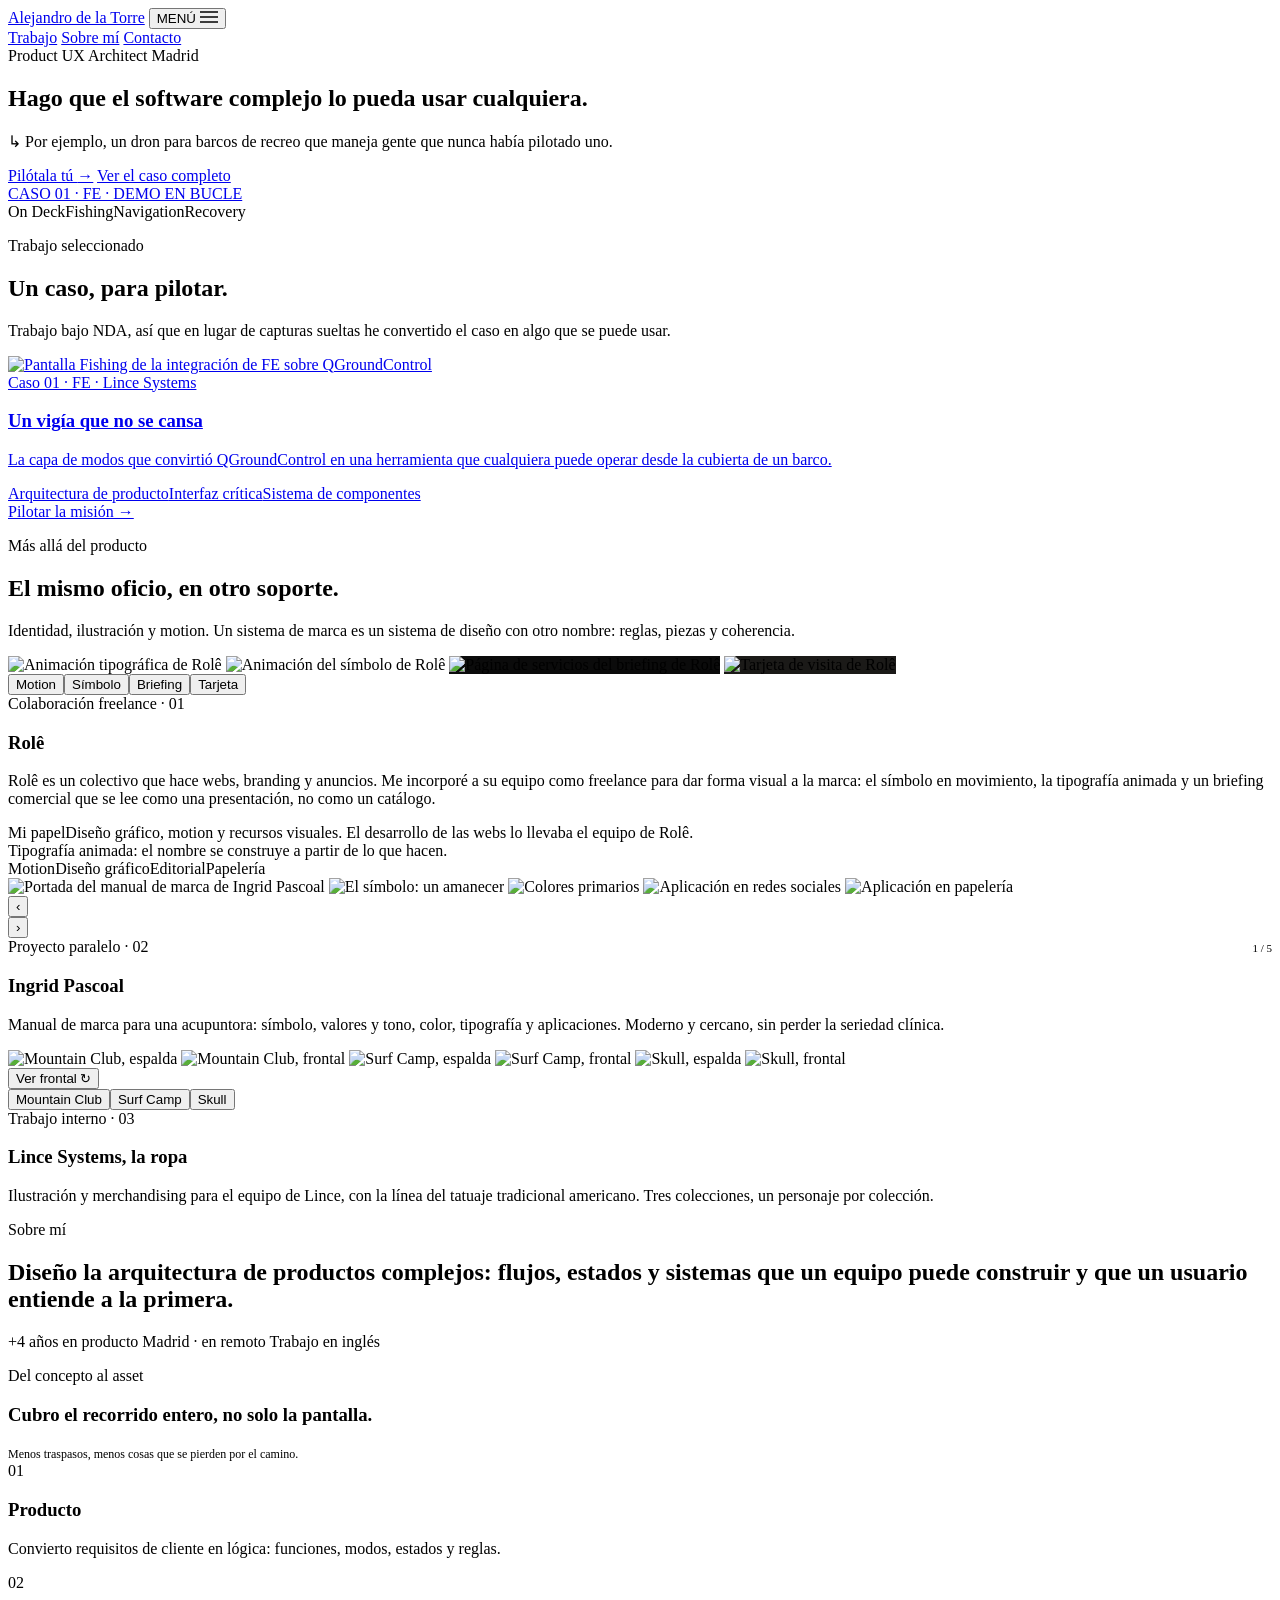
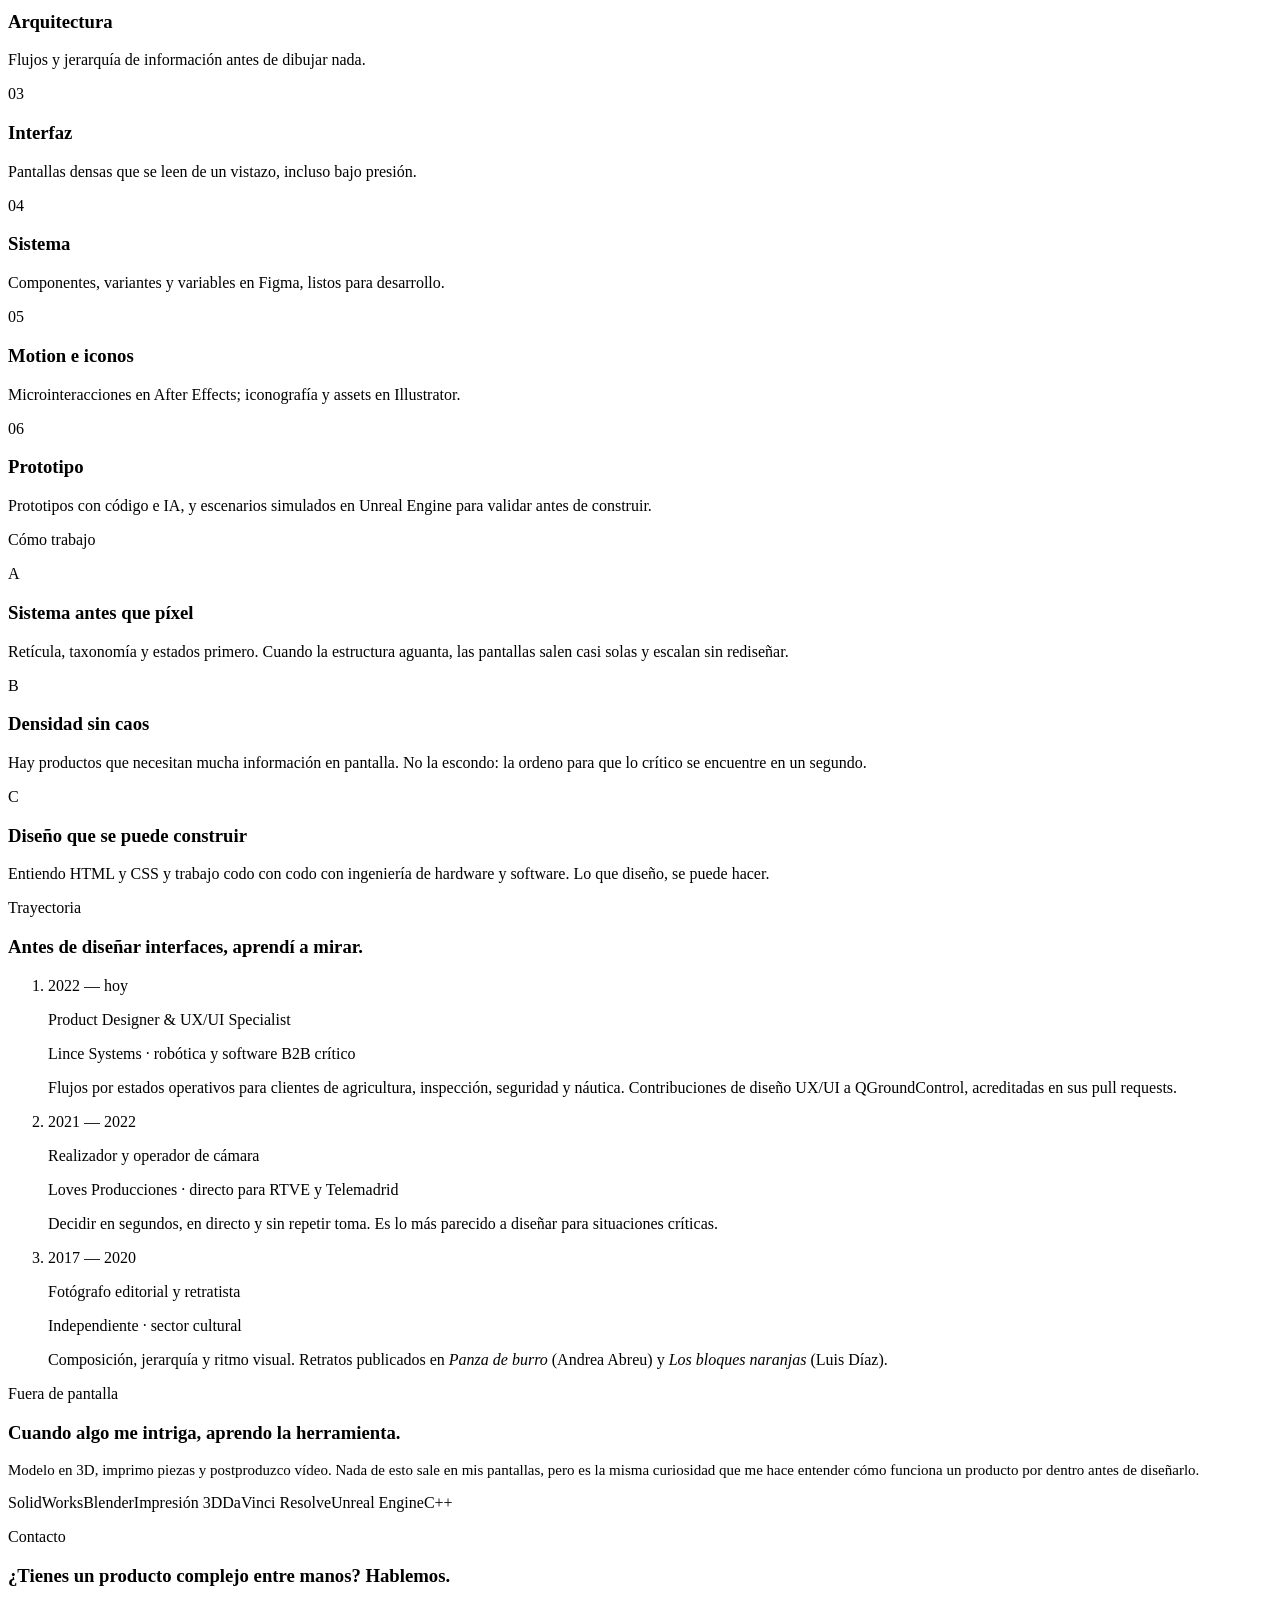
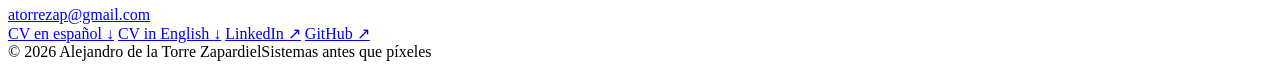
==== commit ff1c3b97: "Add files via upload" ====
--- a/caso-01/index.html
+++ b/caso-01/index.html
@@ -3,163 +3,238 @@
 <head>
 <meta charset="utf-8">
 <meta name="viewport" content="width=device-width, initial-scale=1, viewport-fit=cover">
-<title>Caso 01: Un vigía que no se cansa — Alejandro de la Torre</title>
-<meta name="description" content="Pilota la capa de modos que diseñé para FE: un dron cautivo para barcos de recreo que maneja gente sin experiencia con drones.">
-<meta property="og:title" content="Caso 01: Un vigía que no se cansa">
-<meta property="og:description" content="Pilota la capa de modos que diseñé para FE sobre QGroundControl.">
-<meta property="og:image" content="../assets/img/fe/poster.jpg">
+<title>Alejandro de la Torre — Product UX Architect</title>
+<meta name="description" content="Product UX Architect en Madrid. Hago que el software complejo lo pueda usar cualquiera: arquitectura de producto, sistemas de diseño e interfaces críticas.">
+<meta property="og:title" content="Alejandro de la Torre — Product UX Architect">
+<meta property="og:description" content="Hago que el software complejo lo pueda usar cualquiera.">
+<meta property="og:image" content="assets/img/fe/poster.jpg">
 <meta name="theme-color" content="#141313">
-<link rel="icon" href="../favicon.svg" type="image/svg+xml">
+<link rel="icon" href="favicon.svg" type="image/svg+xml">
 <link rel="preconnect" href="https://fonts.googleapis.com">
 <link rel="preconnect" href="https://fonts.gstatic.com" crossorigin>
-<link rel="stylesheet" href="https://fonts.googleapis.com/css2?family=Space+Grotesk:wght@400;500;700&family=IBM+Plex+Mono:wght@400;500;600&family=Work+Sans:ital,wght@0,400;0,500;1,400&family=Inter:wght@200;300;400;500&display=swap">
-<link rel="stylesheet" href="../assets/css/site.css">
-<link rel="stylesheet" href="../assets/css/mission.css">
+<link rel="stylesheet" href="https://fonts.googleapis.com/css2?family=Space+Grotesk:wght@400;500;700&family=IBM+Plex+Mono:wght@400;500;600&family=Work+Sans:ital,wght@0,400;0,500;1,400&display=swap">
+<link rel="stylesheet" href="assets/css/site.css">
 </head>
-<body class="case">
+<body>
 
 <header class="nav" id="nav">
   <div class="wrap">
-    <a class="brand" href="../"><span class="dot"></span>Alejandro de la Torre</a>
+    <a class="brand" href="#inicio"><span class="dot"></span>Alejandro de la Torre</a>
     <button class="nav-toggle" aria-expanded="false" aria-controls="nav-links">MENÚ
       <svg width="18" height="12" viewBox="0 0 18 12" aria-hidden="true"><path d="M0 1H18M0 6H18M0 11H18" stroke="currentColor" stroke-width="1.6"/></svg>
     </button>
     <nav class="nav-links" id="nav-links" aria-label="Principal">
-      <a href="../#trabajo" aria-current="true">Trabajo</a>
-      <a href="../#sobre-mi">Sobre mí</a>
-      <a href="../#contacto">Contacto</a>
+      <a href="#trabajo">Trabajo</a>
+      <a href="#sobre-mi">Sobre mí</a>
+      <a href="#contacto">Contacto</a>
     </nav>
   </div>
 </header>
 
 <main>
-  <section class="case-hero">
-    <div class="wrap">
-      <div>
-        <p class="eyebrow">Caso 01 · FE · Lince Systems</p>
-        <h1 class="h-display">Un vigía que <span class="mark">no se cansa</span>.</h1>
-      </div>
-      <p class="lead">La capa de modos que convirtió QGroundControl en una herramienta que cualquiera puede operar desde la cubierta de un barco. Pruébala.</p>
-    </div>
-  </section>
-
-  <section class="mission" aria-label="Misión simulada">
-    <!-- Escritorio y móvil en horizontal -->
-    <div class="console" id="console">
-      <div class="m-top">
-        <span class="who"><span class="dot"></span>Caso 01 — FE</span>
-        <nav class="m-steps" id="m-steps" aria-label="Pasos de la misión"></nav>
-        <span class="m-flag" id="m-flag"><span class="dot"></span><span id="m-flag-text">UX Architect</span></span>
-      </div>
-      <div class="m-progress"><i id="m-progress"></i></div>
-      <div class="m-body" id="m-body">
-        <div class="m-screen" id="m-screen">
-          <div class="m-stage" id="m-stage"></div>
-          <div class="m-veil" id="m-veil"><div><p class="eyebrow" id="veil-eyebrow"></p><h2 id="veil-title"></h2></div></div>
-        </div>
-        <div class="m-strip">
-          <div class="m-mininav">
-            <button id="mini-prev" aria-label="Paso anterior">‹</button>
-            <div><span id="mini-count"></span><b id="mini-label"></b></div>
-            <button id="mini-next" aria-label="Paso siguiente">›</button>
-          </div>
-          <div class="m-text">
-            <p class="eyebrow m-eyebrow" id="s-eyebrow"></p>
-            <h2 id="s-title"></h2>
-            <p class="body" id="s-body"></p>
-          </div>
-          <div class="m-ctl" aria-live="polite">
-            <div data-ctl="intro">
-              <p class="m-hint" id="intro-hint"></p>
-              <button class="btn" id="intro-btn" style="align-self:flex-start"></button>
+
+  <!-- Portada -->
+  <section class="hero" id="inicio">
+    <div class="wrap">
+      <div class="hero-copy">
+        <div class="hero-tags">
+          <span class="pill"><span class="dot"></span>Product UX Architect</span>
+          <span class="pill">Madrid</span>
+        </div>
+        <h1 class="h-display">Hago que el software complejo lo pueda usar <span class="mark">cualquiera</span>.</h1>
+        <p class="hero-note">↳ Por ejemplo, un dron para barcos de recreo que maneja gente que nunca había pilotado uno.</p>
+        <div class="hero-cta">
+          <a class="btn" href="caso-01/">Pilótala tú <span aria-hidden="true">→</span></a>
+          <a class="link-u" href="caso-01/#ficha">Ver el caso completo</a>
+        </div>
+      </div>
+      <div class="hero-demo">
+        <a class="demo-frame" href="caso-01/" aria-label="Caso 01: abrir la misión simulada">
+          <div class="chromebar"><div class="dots"><span></span><span></span><span></span></div><span class="label">CASO 01 · FE · DEMO EN BUCLE</span></div>
+          <div class="demo-screen" id="demo"></div>
+        </a>
+        <div class="demo-modes" id="demo-modes" aria-hidden="true"><span>On Deck</span><span>Fishing</span><span>Navigation</span><span>Recovery</span></div>
+        <div class="demo-bar" aria-hidden="true"><i id="demo-bar"></i></div>
+      </div>
+    </div>
+  </section>
+
+  <!-- Trabajo -->
+  <section class="section" id="trabajo">
+    <div class="wrap">
+      <div class="section-head">
+        <div class="title">
+          <p class="eyebrow">Trabajo seleccionado</p>
+          <h2 class="h-display">Un caso, <span class="mark">para pilotar</span>.</h2>
+        </div>
+        <p class="lead">Trabajo bajo NDA, así que en lugar de capturas sueltas he convertido el caso en algo que se puede usar.</p>
+      </div>
+      <a class="case-card" href="caso-01/">
+        <div class="shot"><img src="assets/img/fe/poster.jpg" alt="Pantalla Fishing de la integración de FE sobre QGroundControl" width="1922" height="1081" loading="lazy"></div>
+        <div class="info">
+          <span class="kind">Caso 01 · FE · Lince Systems</span>
+          <h3>Un vigía que no se cansa</h3>
+          <p class="lead">La capa de modos que convirtió QGroundControl en una herramienta que cualquiera puede operar desde la cubierta de un barco.</p>
+          <div class="tags"><span class="tag">Arquitectura de producto</span><span class="tag">Interfaz crítica</span><span class="tag">Sistema de componentes</span></div>
+          <span class="go">Pilotar la misión →</span>
+        </div>
+      </a>
+    </div>
+  </section>
+
+  <!-- Más allá del producto -->
+  <section class="section" id="mas-alla">
+    <div class="wrap">
+      <div class="section-head">
+        <div class="title">
+          <p class="eyebrow">Más allá del producto</p>
+          <h2 class="h-display">El mismo oficio, <span class="mark">en otro soporte</span>.</h2>
+        </div>
+        <p class="lead">Identidad, ilustración y motion. Un sistema de marca es un sistema de diseño con otro nombre: reglas, piezas y coherencia.</p>
+      </div>
+
+      <article class="work-card work-role" data-tabs>
+        <div class="work-media">
+          <div class="stage stage-role" data-stage>
+            <img class="is-on" src="assets/img/role/motion.gif" alt="Animación tipográfica de Rolê" style="background:#FFFFFF" data-caption="Tipografía animada: el nombre se construye a partir de lo que hacen." loading="lazy">
+            <img src="assets/img/role/simbolo.gif" alt="Animación del símbolo de Rolê" style="background:#FFFFFF" data-caption="El símbolo y el lema, en movimiento." loading="lazy">
+            <img src="assets/img/role/briefing.jpg" alt="Página de servicios del briefing de Rolê" style="background:#0B0B0B" data-caption="Briefing comercial: servicios, flujo de trabajo y un caso." loading="lazy">
+            <img src="assets/img/role/tarjeta.jpg" alt="Tarjeta de visita de Rolê" style="background:#1B1A18" data-caption="Tarjeta de visita con el lema en círculo." loading="lazy">
+          </div>
+          <div class="seg" role="tablist" aria-label="Piezas de Rolê">
+            <button role="tab" aria-selected="true">Motion</button><button role="tab" aria-selected="false">Símbolo</button><button role="tab" aria-selected="false">Briefing</button><button role="tab" aria-selected="false">Tarjeta</button>
+          </div>
+        </div>
+        <div class="work-info">
+          <span class="kind">Colaboración freelance · 01</span>
+          <h3>Rolê</h3>
+          <p>Rolê es un colectivo que hace webs, branding y anuncios. Me incorporé a su equipo como freelance para dar forma visual a la marca: el símbolo en movimiento, la tipografía animada y un briefing comercial que se lee como una presentación, no como un catálogo.</p>
+          <div class="myrole"><span class="kind">Mi papel</span><span>Diseño gráfico, motion y recursos visuales. El desarrollo de las webs lo llevaba el equipo de Rolê.</span></div>
+          <div class="caption" data-caption-out aria-live="polite">Tipografía animada: el nombre se construye a partir de lo que hacen.</div>
+          <div class="tags"><span class="tag">Motion</span><span class="tag">Diseño gráfico</span><span class="tag">Editorial</span><span class="tag">Papelería</span></div>
+        </div>
+      </article>
+
+      <div class="work-pair">
+        <article class="work-card" data-pager>
+          <div class="stage stage-ing" data-stage>
+            <img class="is-on" src="assets/img/ingrid/1.jpg" alt="Portada del manual de marca de Ingrid Pascoal" loading="lazy">
+            <img src="assets/img/ingrid/2.jpg" alt="El símbolo: un amanecer" loading="lazy">
+            <img src="assets/img/ingrid/3.jpg" alt="Colores primarios" loading="lazy">
+            <img src="assets/img/ingrid/4.jpg" alt="Aplicación en redes sociales" loading="lazy">
+            <img src="assets/img/ingrid/5.jpg" alt="Aplicación en papelería" loading="lazy">
+            <div class="pager">
+              <button class="icon-btn" data-prev aria-label="Página anterior">‹</button>
+              <div class="pager-dots" data-dots></div>
+              <button class="icon-btn" data-next aria-label="Página siguiente">›</button>
             </div>
-            <div data-ctl="ondeck">
-              <div class="row">
-                <button class="btn-seq" id="arm">1 · Armar</button>
-                <button class="btn" id="continue" disabled>Continuar →</button>
-              </div>
-              <div class="slide">
-                <i id="slide-fill"></i>
-                <span id="slide-label">2 · Arma primero</span>
-                <input type="range" min="0" max="100" step="1" value="0" id="slider" disabled aria-label="Deslizar para despegar">
-              </div>
-            </div>
-            <div data-ctl="fishing">
-              <p class="m-hint" id="fish-hint"></p>
-              <div class="row">
-                <button class="btn" data-go="navigation">Ir a Navigation →</button>
-                <button class="btn-cut" data-cut>Cortar cable</button>
-              </div>
-            </div>
-            <div data-ctl="navigation">
-              <p class="m-hint" id="nav-hint"></p>
-              <p class="m-note" id="nav-note"></p>
-              <button class="btn-cut" data-cut>Cortar cable</button>
-            </div>
-            <div data-ctl="recovery">
-              <p class="m-hint" id="rec-hint"></p>
-              <p class="m-note">ABORT devuelve el dron al vuelo.</p>
-            </div>
-            <div data-ctl="alert">
-              <button class="btn-seq" id="alert-exit" style="align-self:flex-start"></button>
-            </div>
-          </div>
-        </div>
-      </div>
-    </div>
-
-    <!-- Móvil en vertical -->
-    <div class="poster wrap">
-      <button class="poster-btn" id="poster-btn" aria-label="Pilotar la misión (requiere girar el móvil)">
-        <img src="../assets/img/fe/poster.jpg" alt="Pantalla Fishing de la integración de FE sobre QGroundControl, con cinco marcas en el minimapa" width="1922" height="1081">
-        <span class="play"><svg width="14" height="14" viewBox="0 0 14 14" aria-hidden="true"><path d="M3.5 2.2L11.5 7L3.5 11.8Z" fill="#C96A49"/></svg>Pilotar la misión</span>
-      </button>
-      <div class="rotate-card" id="rotate-card" role="status" aria-live="polite">
-        <svg width="44" height="44" viewBox="0 0 44 44" fill="none" aria-hidden="true" style="flex-shrink:0">
-          <g class="phone"><rect x="13" y="6" width="18" height="30" rx="3.5" stroke="#F2F0EC" stroke-width="2"/><rect x="19" y="31" width="6" height="1.8" rx="0.9" fill="#F2F0EC"/></g>
-          <path d="M35 14 C40 18 40 26 35 30" stroke="#C96A49" stroke-width="2" stroke-linecap="round"/>
-          <path d="M33 27.5 L35.2 30.4 L38.4 28.6" stroke="#C96A49" stroke-width="2" stroke-linecap="round" stroke-linejoin="round"/>
-        </svg>
+          </div>
+          <div class="work-info">
+            <div style="display:flex;justify-content:space-between;align-items:baseline;"><span class="kind">Proyecto paralelo · 02</span><span class="mono" style="font-size:11px;color:var(--muted)" data-count>1 / 5</span></div>
+            <h3>Ingrid Pascoal</h3>
+            <p>Manual de marca para una acupuntora: símbolo, valores y tono, color, tipografía y aplicaciones. Moderno y cercano, sin perder la seriedad clínica.</p>
+          </div>
+        </article>
+
+        <article class="work-card" data-flip>
+          <div class="stage stage-lince" data-stage>
+            <img class="is-on" src="assets/img/lince/mtn-back.jpg" alt="Mountain Club, espalda" data-set="0" data-side="back" loading="lazy">
+            <img src="assets/img/lince/mtn-front.jpg" alt="Mountain Club, frontal" data-set="0" data-side="front" loading="lazy">
+            <img src="assets/img/lince/surf-back.jpg" alt="Surf Camp, espalda" data-set="1" data-side="back" loading="lazy">
+            <img src="assets/img/lince/surf-front.jpg" alt="Surf Camp, frontal" data-set="1" data-side="front" loading="lazy">
+            <img src="assets/img/lince/skull-back.jpg" alt="Skull, espalda" data-set="2" data-side="back" loading="lazy">
+            <img src="assets/img/lince/skull-front.jpg" alt="Skull, frontal" data-set="2" data-side="front" loading="lazy">
+            <div class="flip"><button class="btn" data-flip-btn>Ver frontal ↻</button></div>
+          </div>
+          <div class="seg" role="tablist" aria-label="Colecciones de Lince Systems">
+            <button role="tab" aria-selected="true">Mountain Club</button><button role="tab" aria-selected="false">Surf Camp</button><button role="tab" aria-selected="false">Skull</button>
+          </div>
+          <div class="work-info">
+            <span class="kind">Trabajo interno · 03</span>
+            <h3>Lince Systems, la ropa</h3>
+            <p>Ilustración y merchandising para el equipo de Lince, con la línea del tatuaje tradicional americano. Tres colecciones, un personaje por colección.</p>
+          </div>
+        </article>
+      </div>
+    </div>
+  </section>
+
+  <!-- Sobre mí -->
+  <section class="section" id="sobre-mi">
+    <div class="wrap">
+      <div class="about-intro">
         <div>
-          <strong>Gira el móvil para pilotarla</strong>
-          <p>La interfaz está diseñada para pantallas de 7″ o más, como la estación de control del cliente.</p>
-          <span class="lock">¿No gira? Comprueba que la rotación automática no esté bloqueada.</span>
-        </div>
-      </div>
-    </div>
-  </section>
-
-  <section class="ficha" id="ficha">
-    <div class="wrap">
-      <div class="grid">
-        <div class="col">
-          <p class="eyebrow">Contexto</p>
-          <p class="lead" style="font-size:17px;color:var(--ink-2)">QGroundControl está pensado para pilotos con experiencia que planifican misiones con puntos de ruta. FE necesitaba que cualquiera a bordo de un barco de recreo, sin experiencia con drones, pudiera usar un dron cautivo como vigía durante la pesca deportiva.</p>
-        </div>
-        <div class="col">
-          <p class="eyebrow">Qué aporté</p>
-          <ol>
-            <li><span class="n">01</span><span><b>Modos en lugar de vistas genéricas.</b> Seis modos, cada uno ligado a una tarea concreta a bordo.</span></li>
-            <li><span class="n">02</span><span><b>Un único esqueleto de pantalla</b> que se mantiene en todos los modos y admite funciones futuras sin rediseñar.</span></li>
-            <li><span class="n">03</span><span><b>Los mismos botones, otra función.</b> En Fishing marcan lo que ve la cámara; en Navigation saltan de marca en marca.</span></li>
-            <li><span class="n">04</span><span><b>Seguridad en la interfaz:</b> activación secuencial, slider de despegue y GRAB bloqueado hasta la altura de agarre.</span></li>
-            <li><span class="n">05</span><span><b>Una jerarquía explícita.</b> Recovery se apaga cuando no tiene sentido; Man Overboard, nunca.</span></li>
-            <li><span class="n">06</span><span><b>Sistema de componentes</b> con variantes y estados, listo para desarrollo.</span></li>
-          </ol>
-        </div>
-      </div>
-      <div class="result">
-        <p class="eyebrow">Resultado</p>
-        <p>V0 en pruebas. El cliente destacó que personas sin ninguna experiencia con drones pudieran operarlo con sencillez.</p>
-      </div>
-      <a class="next-link" href="../#mas-alla"><span>Siguiente — Más allá del producto</span><span>→</span></a>
-    </div>
-  </section>
+          <p class="eyebrow">Sobre mí</p>
+          <h2 class="h-display">Diseño la arquitectura de productos complejos: flujos, estados y sistemas que un equipo puede construir y que un usuario entiende <span class="mark">a la primera</span>.</h2>
+        </div>
+        <div class="pills">
+          <span class="pill"><span class="dot"></span>+4 años en producto</span>
+          <span class="pill">Madrid · en remoto</span>
+          <span class="pill">Trabajo en inglés</span>
+        </div>
+      </div>
+
+      <div class="block">
+        <div class="block-head">
+          <div class="title"><p class="eyebrow">Del concepto al asset</p><h3 class="h-section">Cubro el recorrido entero, no solo la pantalla.</h3></div>
+          <span class="mono aside" style="font-size:12px;color:var(--muted-2)">Menos traspasos, menos cosas que se pierden por el camino.</span>
+        </div>
+        <div class="caps">
+          <div class="cap"><span class="n">01</span><div><h3>Producto</h3><p>Convierto requisitos de cliente en lógica: funciones, modos, estados y reglas.</p></div></div>
+          <div class="cap"><span class="n">02</span><div><h3>Arquitectura</h3><p>Flujos y jerarquía de información antes de dibujar nada.</p></div></div>
+          <div class="cap"><span class="n">03</span><div><h3>Interfaz</h3><p>Pantallas densas que se leen de un vistazo, incluso bajo presión.</p></div></div>
+          <div class="cap"><span class="n">04</span><div><h3>Sistema</h3><p>Componentes, variantes y variables en Figma, listos para desarrollo.</p></div></div>
+          <div class="cap"><span class="n">05</span><div><h3>Motion e iconos</h3><p>Microinteracciones en After Effects; iconografía y assets en Illustrator.</p></div></div>
+          <div class="cap"><span class="n">06</span><div><h3>Prototipo</h3><p>Prototipos con código e IA, y escenarios simulados en Unreal Engine para validar antes de construir.</p></div></div>
+        </div>
+      </div>
+
+      <div class="block">
+        <div class="block-head"><div class="title"><p class="eyebrow">Cómo trabajo</p></div></div>
+        <div class="principles">
+          <div class="principle"><span class="n">A</span><h3>Sistema antes que píxel</h3><p>Retícula, taxonomía y estados primero. Cuando la estructura aguanta, las pantallas salen casi solas y escalan sin rediseñar.</p></div>
+          <div class="principle"><span class="n">B</span><h3>Densidad sin caos</h3><p>Hay productos que necesitan mucha información en pantalla. No la escondo: la ordeno para que lo crítico se encuentre en un segundo.</p></div>
+          <div class="principle"><span class="n">C</span><h3>Diseño que se puede construir</h3><p>Entiendo HTML y CSS y trabajo codo con codo con ingeniería de hardware y software. Lo que diseño, se puede hacer.</p></div>
+        </div>
+      </div>
+
+      <div class="block">
+        <div class="block-head"><div class="title"><p class="eyebrow">Trayectoria</p><h3 class="h-section">Antes de diseñar interfaces, aprendí a mirar.</h3></div></div>
+        <ol class="timeline">
+          <li><span class="date">2022 — hoy</span><div><p class="role">Product Designer &amp; UX/UI Specialist</p><div class="org">Lince Systems · robótica y software B2B crítico</div></div><p>Flujos por estados operativos para clientes de agricultura, inspección, seguridad y náutica. Contribuciones de diseño UX/UI a QGroundControl, acreditadas en sus pull requests.</p></li>
+          <li><span class="date">2021 — 2022</span><div><p class="role">Realizador y operador de cámara</p><div class="org">Loves Producciones · directo para RTVE y Telemadrid</div></div><p>Decidir en segundos, en directo y sin repetir toma. Es lo más parecido a diseñar para situaciones críticas.</p></li>
+          <li><span class="date">2017 — 2020</span><div><p class="role">Fotógrafo editorial y retratista</p><div class="org">Independiente · sector cultural</div></div><p>Composición, jerarquía y ritmo visual. Retratos publicados en <i>Panza de burro</i> (Andrea Abreu) y <i>Los bloques naranjas</i> (Luis Díaz).</p></li>
+        </ol>
+      </div>
+
+      <div class="offscreen">
+        <div>
+          <p class="eyebrow">Fuera de pantalla</p>
+          <h3>Cuando algo me intriga, aprendo la herramienta.</h3>
+          <p class="lead" style="font-size:15px">Modelo en 3D, imprimo piezas y postproduzco vídeo. Nada de esto sale en mis pantallas, pero es la misma curiosidad que me hace entender cómo funciona un producto por dentro antes de diseñarlo.</p>
+        </div>
+        <div class="chips"><span class="chip">SolidWorks</span><span class="chip">Blender</span><span class="chip">Impresión 3D</span><span class="chip">DaVinci Resolve</span><span class="chip">Unreal Engine</span><span class="chip">C++</span></div>
+      </div>
+
+      <div class="contact" id="contacto">
+        <p class="eyebrow">Contacto</p>
+        <h3 class="h-section">¿Tienes un producto complejo entre manos? Hablemos.</h3>
+        <a class="mail" href="mailto:atorrezap@gmail.com">atorrezap@gmail.com</a>
+        <div class="contact-links">
+          <a class="link-u" href="assets/cv/CV_Alejandro_de_la_Torre.pdf" download>CV en español <span aria-hidden="true">↓</span></a>
+          <a class="link-u" href="assets/cv/CV_Alejandro_de_la_Torre_EN.pdf" download>CV in English <span aria-hidden="true">↓</span></a>
+          <a class="link-u" href="https://www.linkedin.com/in/alex-delatorre/" rel="noopener" target="_blank">LinkedIn <span aria-hidden="true">↗</span></a>
+          <a class="link-u" href="https://github.com/alexdelatorre" rel="noopener" target="_blank">GitHub <span aria-hidden="true">↗</span></a>
+        </div>
+      </div>
+    </div>
+  </section>
+
 </main>
 
 <footer class="footer"><div class="wrap"><span>© 2026 Alejandro de la Torre Zapardiel</span><span>Sistemas antes que píxeles</span></div></footer>
 
-<script src="../assets/js/site.js"></script>
-<script src="../assets/js/mission.js"></script>
+<script src="assets/js/site.js"></script>
+<script src="assets/js/home.js"></script>
 </body>
 </html>
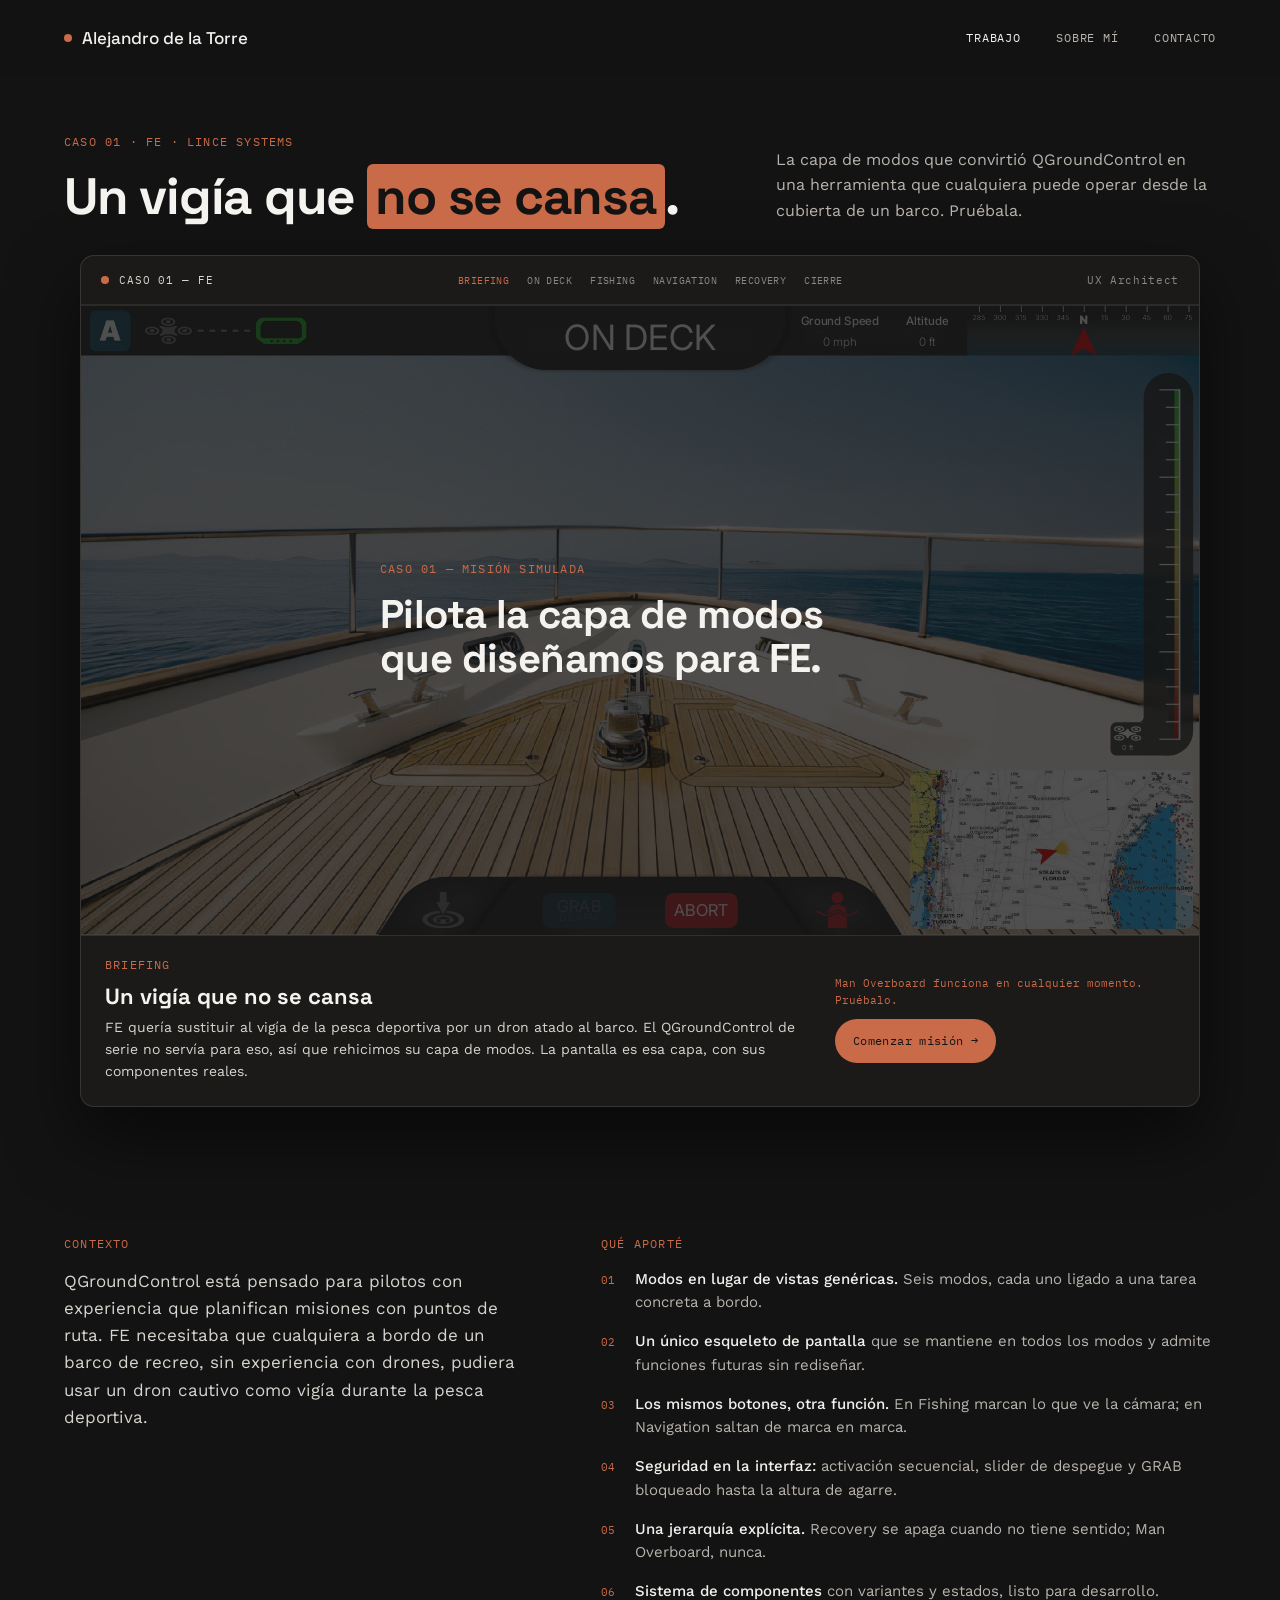
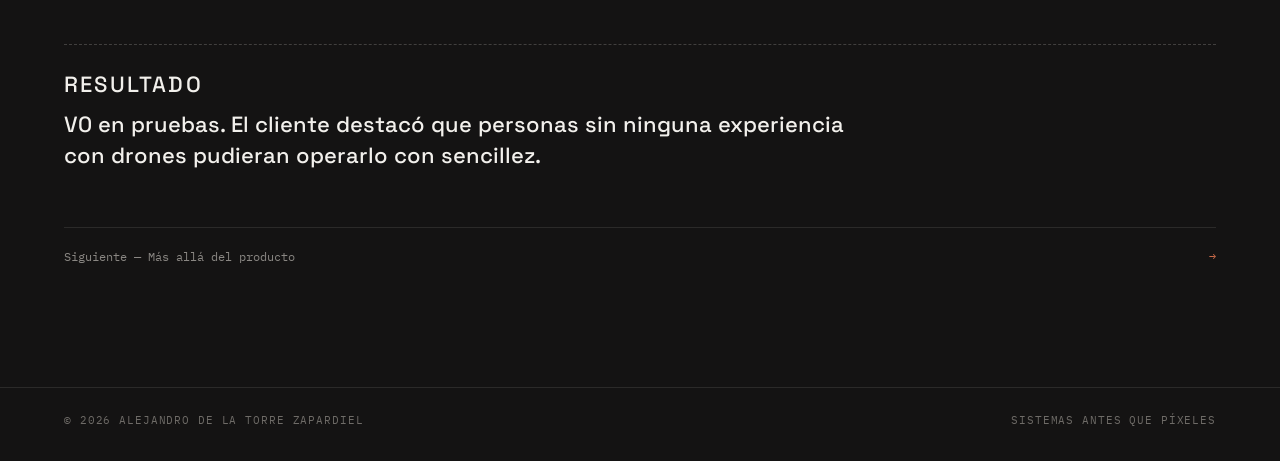
==== commit 37d6a51d: "Add files via upload" ====
--- a/caso-01/index.html
+++ b/caso-01/index.html
@@ -3,238 +3,163 @@
 <head>
 <meta charset="utf-8">
 <meta name="viewport" content="width=device-width, initial-scale=1, viewport-fit=cover">
-<title>Alejandro de la Torre — Product UX Architect</title>
-<meta name="description" content="Product UX Architect en Madrid. Hago que el software complejo lo pueda usar cualquiera: arquitectura de producto, sistemas de diseño e interfaces críticas.">
-<meta property="og:title" content="Alejandro de la Torre — Product UX Architect">
-<meta property="og:description" content="Hago que el software complejo lo pueda usar cualquiera.">
-<meta property="og:image" content="assets/img/fe/poster.jpg">
+<title>Caso 01: Un vigía que no se cansa — Alejandro de la Torre</title>
+<meta name="description" content="Pilota la capa de modos que diseñé para FE: un dron cautivo para barcos de recreo que maneja gente sin experiencia con drones.">
+<meta property="og:title" content="Caso 01: Un vigía que no se cansa">
+<meta property="og:description" content="Pilota la capa de modos que diseñé para FE sobre QGroundControl.">
+<meta property="og:image" content="../assets/img/fe/poster.jpg">
 <meta name="theme-color" content="#141313">
-<link rel="icon" href="favicon.svg" type="image/svg+xml">
+<link rel="icon" href="../favicon.svg" type="image/svg+xml">
 <link rel="preconnect" href="https://fonts.googleapis.com">
 <link rel="preconnect" href="https://fonts.gstatic.com" crossorigin>
-<link rel="stylesheet" href="https://fonts.googleapis.com/css2?family=Space+Grotesk:wght@400;500;700&family=IBM+Plex+Mono:wght@400;500;600&family=Work+Sans:ital,wght@0,400;0,500;1,400&display=swap">
-<link rel="stylesheet" href="assets/css/site.css">
+<link rel="stylesheet" href="https://fonts.googleapis.com/css2?family=Space+Grotesk:wght@400;500;700&family=IBM+Plex+Mono:wght@400;500;600&family=Work+Sans:ital,wght@0,400;0,500;1,400&family=Inter:wght@200;300;400;500&display=swap">
+<link rel="stylesheet" href="../assets/css/site.css">
+<link rel="stylesheet" href="../assets/css/mission.css">
 </head>
-<body>
+<body class="case">
 
 <header class="nav" id="nav">
   <div class="wrap">
-    <a class="brand" href="#inicio"><span class="dot"></span>Alejandro de la Torre</a>
+    <a class="brand" href="../"><span class="dot"></span>Alejandro de la Torre</a>
     <button class="nav-toggle" aria-expanded="false" aria-controls="nav-links">MENÚ
       <svg width="18" height="12" viewBox="0 0 18 12" aria-hidden="true"><path d="M0 1H18M0 6H18M0 11H18" stroke="currentColor" stroke-width="1.6"/></svg>
     </button>
     <nav class="nav-links" id="nav-links" aria-label="Principal">
-      <a href="#trabajo">Trabajo</a>
-      <a href="#sobre-mi">Sobre mí</a>
-      <a href="#contacto">Contacto</a>
+      <a href="../#trabajo" aria-current="true">Trabajo</a>
+      <a href="../#sobre-mi">Sobre mí</a>
+      <a href="../#contacto">Contacto</a>
     </nav>
   </div>
 </header>
 
 <main>
-
-  <!-- Portada -->
-  <section class="hero" id="inicio">
+  <section class="case-hero">
     <div class="wrap">
-      <div class="hero-copy">
-        <div class="hero-tags">
-          <span class="pill"><span class="dot"></span>Product UX Architect</span>
-          <span class="pill">Madrid</span>
-        </div>
-        <h1 class="h-display">Hago que el software complejo lo pueda usar <span class="mark">cualquiera</span>.</h1>
-        <p class="hero-note">↳ Por ejemplo, un dron para barcos de recreo que maneja gente que nunca había pilotado uno.</p>
-        <div class="hero-cta">
-          <a class="btn" href="caso-01/">Pilótala tú <span aria-hidden="true">→</span></a>
-          <a class="link-u" href="caso-01/#ficha">Ver el caso completo</a>
-        </div>
+      <div>
+        <p class="eyebrow">Caso 01 · FE · Lince Systems</p>
+        <h1 class="h-display">Un vigía que <span class="mark">no se cansa</span>.</h1>
       </div>
-      <div class="hero-demo">
-        <a class="demo-frame" href="caso-01/" aria-label="Caso 01: abrir la misión simulada">
-          <div class="chromebar"><div class="dots"><span></span><span></span><span></span></div><span class="label">CASO 01 · FE · DEMO EN BUCLE</span></div>
-          <div class="demo-screen" id="demo"></div>
-        </a>
-        <div class="demo-modes" id="demo-modes" aria-hidden="true"><span>On Deck</span><span>Fishing</span><span>Navigation</span><span>Recovery</span></div>
-        <div class="demo-bar" aria-hidden="true"><i id="demo-bar"></i></div>
-      </div>
+      <p class="lead">La capa de modos que convirtió QGroundControl en una herramienta que cualquiera puede operar desde la cubierta de un barco. Pruébala.</p>
     </div>
   </section>
 
-  <!-- Trabajo -->
-  <section class="section" id="trabajo">
-    <div class="wrap">
-      <div class="section-head">
-        <div class="title">
-          <p class="eyebrow">Trabajo seleccionado</p>
-          <h2 class="h-display">Un caso, <span class="mark">para pilotar</span>.</h2>
+  <section class="mission" aria-label="Misión simulada">
+    <!-- Escritorio y móvil en horizontal -->
+    <div class="console" id="console">
+      <div class="m-top">
+        <span class="who"><span class="dot"></span>Caso 01 — FE</span>
+        <nav class="m-steps" id="m-steps" aria-label="Pasos de la misión"></nav>
+        <span class="m-flag" id="m-flag"><span class="dot"></span><span id="m-flag-text">UX Architect</span></span>
+      </div>
+      <div class="m-progress"><i id="m-progress"></i></div>
+      <div class="m-body" id="m-body">
+        <div class="m-screen" id="m-screen">
+          <div class="m-stage" id="m-stage"></div>
+          <div class="m-veil" id="m-veil"><div><p class="eyebrow" id="veil-eyebrow"></p><h2 id="veil-title"></h2></div></div>
         </div>
-        <p class="lead">Trabajo bajo NDA, así que en lugar de capturas sueltas he convertido el caso en algo que se puede usar.</p>
-      </div>
-      <a class="case-card" href="caso-01/">
-        <div class="shot"><img src="assets/img/fe/poster.jpg" alt="Pantalla Fishing de la integración de FE sobre QGroundControl" width="1922" height="1081" loading="lazy"></div>
-        <div class="info">
-          <span class="kind">Caso 01 · FE · Lince Systems</span>
-          <h3>Un vigía que no se cansa</h3>
-          <p class="lead">La capa de modos que convirtió QGroundControl en una herramienta que cualquiera puede operar desde la cubierta de un barco.</p>
-          <div class="tags"><span class="tag">Arquitectura de producto</span><span class="tag">Interfaz crítica</span><span class="tag">Sistema de componentes</span></div>
-          <span class="go">Pilotar la misión →</span>
-        </div>
-      </a>
-    </div>
-  </section>
-
-  <!-- Más allá del producto -->
-  <section class="section" id="mas-alla">
-    <div class="wrap">
-      <div class="section-head">
-        <div class="title">
-          <p class="eyebrow">Más allá del producto</p>
-          <h2 class="h-display">El mismo oficio, <span class="mark">en otro soporte</span>.</h2>
-        </div>
-        <p class="lead">Identidad, ilustración y motion. Un sistema de marca es un sistema de diseño con otro nombre: reglas, piezas y coherencia.</p>
-      </div>
-
-      <article class="work-card work-role" data-tabs>
-        <div class="work-media">
-          <div class="stage stage-role" data-stage>
-            <img class="is-on" src="assets/img/role/motion.gif" alt="Animación tipográfica de Rolê" style="background:#FFFFFF" data-caption="Tipografía animada: el nombre se construye a partir de lo que hacen." loading="lazy">
-            <img src="assets/img/role/simbolo.gif" alt="Animación del símbolo de Rolê" style="background:#FFFFFF" data-caption="El símbolo y el lema, en movimiento." loading="lazy">
-            <img src="assets/img/role/briefing.jpg" alt="Página de servicios del briefing de Rolê" style="background:#0B0B0B" data-caption="Briefing comercial: servicios, flujo de trabajo y un caso." loading="lazy">
-            <img src="assets/img/role/tarjeta.jpg" alt="Tarjeta de visita de Rolê" style="background:#1B1A18" data-caption="Tarjeta de visita con el lema en círculo." loading="lazy">
+        <div class="m-strip">
+          <div class="m-mininav">
+            <button id="mini-prev" aria-label="Paso anterior">‹</button>
+            <div><span id="mini-count"></span><b id="mini-label"></b></div>
+            <button id="mini-next" aria-label="Paso siguiente">›</button>
           </div>
-          <div class="seg" role="tablist" aria-label="Piezas de Rolê">
-            <button role="tab" aria-selected="true">Motion</button><button role="tab" aria-selected="false">Símbolo</button><button role="tab" aria-selected="false">Briefing</button><button role="tab" aria-selected="false">Tarjeta</button>
+          <div class="m-text">
+            <p class="eyebrow m-eyebrow" id="s-eyebrow"></p>
+            <h2 id="s-title"></h2>
+            <p class="body" id="s-body"></p>
+          </div>
+          <div class="m-ctl" aria-live="polite">
+            <div data-ctl="intro">
+              <p class="m-hint" id="intro-hint"></p>
+              <button class="btn" id="intro-btn" style="align-self:flex-start"></button>
+            </div>
+            <div data-ctl="ondeck">
+              <div class="row">
+                <button class="btn-seq" id="arm">1 · Armar</button>
+                <button class="btn" id="continue" disabled>Continuar →</button>
+              </div>
+              <div class="slide">
+                <i id="slide-fill"></i>
+                <span id="slide-label">2 · Arma primero</span>
+                <input type="range" min="0" max="100" step="1" value="0" id="slider" disabled aria-label="Deslizar para despegar">
+              </div>
+            </div>
+            <div data-ctl="fishing">
+              <p class="m-hint" id="fish-hint"></p>
+              <div class="row">
+                <button class="btn" data-go="navigation">Ir a Navigation →</button>
+                <button class="btn-cut" data-cut>Cortar cable</button>
+              </div>
+            </div>
+            <div data-ctl="navigation">
+              <p class="m-hint" id="nav-hint"></p>
+              <p class="m-note" id="nav-note"></p>
+              <button class="btn-cut" data-cut>Cortar cable</button>
+            </div>
+            <div data-ctl="recovery">
+              <p class="m-hint" id="rec-hint"></p>
+              <p class="m-note">ABORT devuelve el dron al vuelo.</p>
+            </div>
+            <div data-ctl="alert">
+              <button class="btn-seq" id="alert-exit" style="align-self:flex-start"></button>
+            </div>
           </div>
         </div>
-        <div class="work-info">
-          <span class="kind">Colaboración freelance · 01</span>
-          <h3>Rolê</h3>
-          <p>Rolê es un colectivo que hace webs, branding y anuncios. Me incorporé a su equipo como freelance para dar forma visual a la marca: el símbolo en movimiento, la tipografía animada y un briefing comercial que se lee como una presentación, no como un catálogo.</p>
-          <div class="myrole"><span class="kind">Mi papel</span><span>Diseño gráfico, motion y recursos visuales. El desarrollo de las webs lo llevaba el equipo de Rolê.</span></div>
-          <div class="caption" data-caption-out aria-live="polite">Tipografía animada: el nombre se construye a partir de lo que hacen.</div>
-          <div class="tags"><span class="tag">Motion</span><span class="tag">Diseño gráfico</span><span class="tag">Editorial</span><span class="tag">Papelería</span></div>
-        </div>
-      </article>
-
-      <div class="work-pair">
-        <article class="work-card" data-pager>
-          <div class="stage stage-ing" data-stage>
-            <img class="is-on" src="assets/img/ingrid/1.jpg" alt="Portada del manual de marca de Ingrid Pascoal" loading="lazy">
-            <img src="assets/img/ingrid/2.jpg" alt="El símbolo: un amanecer" loading="lazy">
-            <img src="assets/img/ingrid/3.jpg" alt="Colores primarios" loading="lazy">
-            <img src="assets/img/ingrid/4.jpg" alt="Aplicación en redes sociales" loading="lazy">
-            <img src="assets/img/ingrid/5.jpg" alt="Aplicación en papelería" loading="lazy">
-            <div class="pager">
-              <button class="icon-btn" data-prev aria-label="Página anterior">‹</button>
-              <div class="pager-dots" data-dots></div>
-              <button class="icon-btn" data-next aria-label="Página siguiente">›</button>
-            </div>
-          </div>
-          <div class="work-info">
-            <div style="display:flex;justify-content:space-between;align-items:baseline;"><span class="kind">Proyecto paralelo · 02</span><span class="mono" style="font-size:11px;color:var(--muted)" data-count>1 / 5</span></div>
-            <h3>Ingrid Pascoal</h3>
-            <p>Manual de marca para una acupuntora: símbolo, valores y tono, color, tipografía y aplicaciones. Moderno y cercano, sin perder la seriedad clínica.</p>
-          </div>
-        </article>
-
-        <article class="work-card" data-flip>
-          <div class="stage stage-lince" data-stage>
-            <img class="is-on" src="assets/img/lince/mtn-back.jpg" alt="Mountain Club, espalda" data-set="0" data-side="back" loading="lazy">
-            <img src="assets/img/lince/mtn-front.jpg" alt="Mountain Club, frontal" data-set="0" data-side="front" loading="lazy">
-            <img src="assets/img/lince/surf-back.jpg" alt="Surf Camp, espalda" data-set="1" data-side="back" loading="lazy">
-            <img src="assets/img/lince/surf-front.jpg" alt="Surf Camp, frontal" data-set="1" data-side="front" loading="lazy">
-            <img src="assets/img/lince/skull-back.jpg" alt="Skull, espalda" data-set="2" data-side="back" loading="lazy">
-            <img src="assets/img/lince/skull-front.jpg" alt="Skull, frontal" data-set="2" data-side="front" loading="lazy">
-            <div class="flip"><button class="btn" data-flip-btn>Ver frontal ↻</button></div>
-          </div>
-          <div class="seg" role="tablist" aria-label="Colecciones de Lince Systems">
-            <button role="tab" aria-selected="true">Mountain Club</button><button role="tab" aria-selected="false">Surf Camp</button><button role="tab" aria-selected="false">Skull</button>
-          </div>
-          <div class="work-info">
-            <span class="kind">Trabajo interno · 03</span>
-            <h3>Lince Systems, la ropa</h3>
-            <p>Ilustración y merchandising para el equipo de Lince, con la línea del tatuaje tradicional americano. Tres colecciones, un personaje por colección.</p>
-          </div>
-        </article>
       </div>
     </div>
-  </section>
 
-  <!-- Sobre mí -->
-  <section class="section" id="sobre-mi">
-    <div class="wrap">
-      <div class="about-intro">
+    <!-- Móvil en vertical -->
+    <div class="poster wrap">
+      <button class="poster-btn" id="poster-btn" aria-label="Pilotar la misión (requiere girar el móvil)">
+        <img src="../assets/img/fe/poster.jpg" alt="Pantalla Fishing de la integración de FE sobre QGroundControl, con cinco marcas en el minimapa" width="1922" height="1081">
+        <span class="play"><svg width="14" height="14" viewBox="0 0 14 14" aria-hidden="true"><path d="M3.5 2.2L11.5 7L3.5 11.8Z" fill="#C96A49"/></svg>Pilotar la misión</span>
+      </button>
+      <div class="rotate-card" id="rotate-card" role="status" aria-live="polite">
+        <svg width="44" height="44" viewBox="0 0 44 44" fill="none" aria-hidden="true" style="flex-shrink:0">
+          <g class="phone"><rect x="13" y="6" width="18" height="30" rx="3.5" stroke="#F2F0EC" stroke-width="2"/><rect x="19" y="31" width="6" height="1.8" rx="0.9" fill="#F2F0EC"/></g>
+          <path d="M35 14 C40 18 40 26 35 30" stroke="#C96A49" stroke-width="2" stroke-linecap="round"/>
+          <path d="M33 27.5 L35.2 30.4 L38.4 28.6" stroke="#C96A49" stroke-width="2" stroke-linecap="round" stroke-linejoin="round"/>
+        </svg>
         <div>
-          <p class="eyebrow">Sobre mí</p>
-          <h2 class="h-display">Diseño la arquitectura de productos complejos: flujos, estados y sistemas que un equipo puede construir y que un usuario entiende <span class="mark">a la primera</span>.</h2>
-        </div>
-        <div class="pills">
-          <span class="pill"><span class="dot"></span>+4 años en producto</span>
-          <span class="pill">Madrid · en remoto</span>
-          <span class="pill">Trabajo en inglés</span>
-        </div>
-      </div>
-
-      <div class="block">
-        <div class="block-head">
-          <div class="title"><p class="eyebrow">Del concepto al asset</p><h3 class="h-section">Cubro el recorrido entero, no solo la pantalla.</h3></div>
-          <span class="mono aside" style="font-size:12px;color:var(--muted-2)">Menos traspasos, menos cosas que se pierden por el camino.</span>
-        </div>
-        <div class="caps">
-          <div class="cap"><span class="n">01</span><div><h3>Producto</h3><p>Convierto requisitos de cliente en lógica: funciones, modos, estados y reglas.</p></div></div>
-          <div class="cap"><span class="n">02</span><div><h3>Arquitectura</h3><p>Flujos y jerarquía de información antes de dibujar nada.</p></div></div>
-          <div class="cap"><span class="n">03</span><div><h3>Interfaz</h3><p>Pantallas densas que se leen de un vistazo, incluso bajo presión.</p></div></div>
-          <div class="cap"><span class="n">04</span><div><h3>Sistema</h3><p>Componentes, variantes y variables en Figma, listos para desarrollo.</p></div></div>
-          <div class="cap"><span class="n">05</span><div><h3>Motion e iconos</h3><p>Microinteracciones en After Effects; iconografía y assets en Illustrator.</p></div></div>
-          <div class="cap"><span class="n">06</span><div><h3>Prototipo</h3><p>Prototipos con código e IA, y escenarios simulados en Unreal Engine para validar antes de construir.</p></div></div>
-        </div>
-      </div>
-
-      <div class="block">
-        <div class="block-head"><div class="title"><p class="eyebrow">Cómo trabajo</p></div></div>
-        <div class="principles">
-          <div class="principle"><span class="n">A</span><h3>Sistema antes que píxel</h3><p>Retícula, taxonomía y estados primero. Cuando la estructura aguanta, las pantallas salen casi solas y escalan sin rediseñar.</p></div>
-          <div class="principle"><span class="n">B</span><h3>Densidad sin caos</h3><p>Hay productos que necesitan mucha información en pantalla. No la escondo: la ordeno para que lo crítico se encuentre en un segundo.</p></div>
-          <div class="principle"><span class="n">C</span><h3>Diseño que se puede construir</h3><p>Entiendo HTML y CSS y trabajo codo con codo con ingeniería de hardware y software. Lo que diseño, se puede hacer.</p></div>
-        </div>
-      </div>
-
-      <div class="block">
-        <div class="block-head"><div class="title"><p class="eyebrow">Trayectoria</p><h3 class="h-section">Antes de diseñar interfaces, aprendí a mirar.</h3></div></div>
-        <ol class="timeline">
-          <li><span class="date">2022 — hoy</span><div><p class="role">Product Designer &amp; UX/UI Specialist</p><div class="org">Lince Systems · robótica y software B2B crítico</div></div><p>Flujos por estados operativos para clientes de agricultura, inspección, seguridad y náutica. Contribuciones de diseño UX/UI a QGroundControl, acreditadas en sus pull requests.</p></li>
-          <li><span class="date">2021 — 2022</span><div><p class="role">Realizador y operador de cámara</p><div class="org">Loves Producciones · directo para RTVE y Telemadrid</div></div><p>Decidir en segundos, en directo y sin repetir toma. Es lo más parecido a diseñar para situaciones críticas.</p></li>
-          <li><span class="date">2017 — 2020</span><div><p class="role">Fotógrafo editorial y retratista</p><div class="org">Independiente · sector cultural</div></div><p>Composición, jerarquía y ritmo visual. Retratos publicados en <i>Panza de burro</i> (Andrea Abreu) y <i>Los bloques naranjas</i> (Luis Díaz).</p></li>
-        </ol>
-      </div>
-
-      <div class="offscreen">
-        <div>
-          <p class="eyebrow">Fuera de pantalla</p>
-          <h3>Cuando algo me intriga, aprendo la herramienta.</h3>
-          <p class="lead" style="font-size:15px">Modelo en 3D, imprimo piezas y postproduzco vídeo. Nada de esto sale en mis pantallas, pero es la misma curiosidad que me hace entender cómo funciona un producto por dentro antes de diseñarlo.</p>
-        </div>
-        <div class="chips"><span class="chip">SolidWorks</span><span class="chip">Blender</span><span class="chip">Impresión 3D</span><span class="chip">DaVinci Resolve</span><span class="chip">Unreal Engine</span><span class="chip">C++</span></div>
-      </div>
-
-      <div class="contact" id="contacto">
-        <p class="eyebrow">Contacto</p>
-        <h3 class="h-section">¿Tienes un producto complejo entre manos? Hablemos.</h3>
-        <a class="mail" href="mailto:atorrezap@gmail.com">atorrezap@gmail.com</a>
-        <div class="contact-links">
-          <a class="link-u" href="assets/cv/CV_Alejandro_de_la_Torre.pdf" download>CV en español <span aria-hidden="true">↓</span></a>
-          <a class="link-u" href="assets/cv/CV_Alejandro_de_la_Torre_EN.pdf" download>CV in English <span aria-hidden="true">↓</span></a>
-          <a class="link-u" href="https://www.linkedin.com/in/alex-delatorre/" rel="noopener" target="_blank">LinkedIn <span aria-hidden="true">↗</span></a>
-          <a class="link-u" href="https://github.com/alexdelatorre" rel="noopener" target="_blank">GitHub <span aria-hidden="true">↗</span></a>
+          <strong>Gira el móvil para pilotarla</strong>
+          <p>La interfaz está diseñada para pantallas de 7″ o más, como la estación de control del cliente.</p>
+          <span class="lock">¿No gira? Comprueba que la rotación automática no esté bloqueada.</span>
         </div>
       </div>
     </div>
   </section>
 
+  <section class="ficha" id="ficha">
+    <div class="wrap">
+      <div class="grid">
+        <div class="col">
+          <p class="eyebrow">Contexto</p>
+          <p class="lead" style="font-size:17px;color:var(--ink-2)">QGroundControl está pensado para pilotos con experiencia que planifican misiones con puntos de ruta. FE necesitaba que cualquiera a bordo de un barco de recreo, sin experiencia con drones, pudiera usar un dron cautivo como vigía durante la pesca deportiva.</p>
+        </div>
+        <div class="col">
+          <p class="eyebrow">Qué aporté</p>
+          <ol>
+            <li><span class="n">01</span><span><b>Modos en lugar de vistas genéricas.</b> Seis modos, cada uno ligado a una tarea concreta a bordo.</span></li>
+            <li><span class="n">02</span><span><b>Un único esqueleto de pantalla</b> que se mantiene en todos los modos y admite funciones futuras sin rediseñar.</span></li>
+            <li><span class="n">03</span><span><b>Los mismos botones, otra función.</b> En Fishing marcan lo que ve la cámara; en Navigation saltan de marca en marca.</span></li>
+            <li><span class="n">04</span><span><b>Seguridad en la interfaz:</b> activación secuencial, slider de despegue y GRAB bloqueado hasta la altura de agarre.</span></li>
+            <li><span class="n">05</span><span><b>Una jerarquía explícita.</b> Recovery se apaga cuando no tiene sentido; Man Overboard, nunca.</span></li>
+            <li><span class="n">06</span><span><b>Sistema de componentes</b> con variantes y estados, listo para desarrollo.</span></li>
+          </ol>
+        </div>
+      </div>
+      <div class="result">
+        <p class="eyebrow">Resultado</p>
+        <p>V0 en pruebas. El cliente destacó que personas sin ninguna experiencia con drones pudieran operarlo con sencillez.</p>
+      </div>
+      <a class="next-link" href="../#mas-alla"><span>Siguiente — Más allá del producto</span><span>→</span></a>
+    </div>
+  </section>
 </main>
 
 <footer class="footer"><div class="wrap"><span>© 2026 Alejandro de la Torre Zapardiel</span><span>Sistemas antes que píxeles</span></div></footer>
 
-<script src="assets/js/site.js"></script>
-<script src="assets/js/home.js"></script>
+<script src="../assets/js/site.js"></script>
+<script src="../assets/js/mission.js"></script>
 </body>
 </html>
--- a/assets/css/site.css
+++ b/assets/css/site.css
@@ -0,0 +1,263 @@
+/* ==========================================================================
+   Alejandro de la Torre — portfolio
+   Tokens, base, componentes compartidos
+   ========================================================================== */
+:root {
+  --bg: #141313;
+  --panel: #1B1A18;
+  --panel-2: #171615;
+  --ink: #F2F0EC;
+  --ink-strong: #F5F3EF;
+  --ink-2: #D8D5CF;
+  --ink-3: #B8B4AD;
+  --muted: #8A8783;
+  --muted-2: #6E6B67;
+  --line: rgba(242, 240, 236, 0.10);
+  --line-2: rgba(242, 240, 236, 0.22);
+  --accent: #C96A49;
+  --accent-hover: #DD8562;
+  --alert: #E0523F;
+  --ok: #6FBF73;
+  --font-display: 'Space Grotesk', system-ui, sans-serif;
+  --font-body: 'Work Sans', system-ui, sans-serif;
+  --font-mono: 'IBM Plex Mono', ui-monospace, monospace;
+  --gutter: 64px;
+  --max: 1440px;
+}
+@media (max-width: 760px) { :root { --gutter: 16px; } }
+
+*, *::before, *::after { box-sizing: border-box; }
+html { scroll-behavior: smooth; -webkit-text-size-adjust: 100%; }
+@media (prefers-reduced-motion: reduce) { html { scroll-behavior: auto; } }
+body { margin: 0; background: var(--bg); color: var(--ink); font-family: var(--font-body); font-size: 16px; line-height: 1.55; -webkit-font-smoothing: antialiased; }
+img { max-width: 100%; height: auto; display: block; }
+a { color: inherit; }
+button { font: inherit; color: inherit; }
+:focus-visible { outline: 2px solid var(--accent); outline-offset: 3px; border-radius: 4px; }
+.sr-only { position: absolute; width: 1px; height: 1px; overflow: hidden; clip: rect(0 0 0 0); white-space: nowrap; }
+
+.wrap { width: 100%; max-width: var(--max); margin: 0 auto; padding: 0 var(--gutter); }
+.mono { font-family: var(--font-mono); }
+.eyebrow { font-family: var(--font-mono); font-size: 12px; letter-spacing: 0.1em; color: var(--accent); text-transform: uppercase; margin: 0; }
+.mark { background: var(--accent); color: var(--bg); padding: 0 0.16em; border-radius: 0.12em; -webkit-box-decoration-break: clone; box-decoration-break: clone; }
+.dot { width: 8px; height: 8px; border-radius: 50%; display: inline-block; background: var(--accent); flex-shrink: 0; }
+.pill { display: inline-flex; align-items: center; gap: 7px; font-family: var(--font-mono); font-size: 12px; color: var(--ink-2); border: 1px solid var(--line-2); border-radius: 999px; padding: 7px 14px; background: rgba(242, 240, 236, 0.04); white-space: nowrap; }
+.pill .dot { width: 7px; height: 7px; }
+.h-display { font-family: var(--font-display); font-weight: 700; letter-spacing: -0.024em; color: var(--ink-strong); margin: 0; }
+.h-section { font-family: var(--font-display); font-weight: 500; font-size: clamp(22px, 2.2vw, 30px); line-height: 1.25; color: var(--ink); margin: 0; }
+.lead { font-size: 16px; line-height: 1.6; color: var(--ink-3); margin: 0; }
+
+.btn { display: inline-flex; align-items: center; justify-content: center; gap: 10px; min-height: 48px; padding: 0 24px; border-radius: 999px; border: none; background: var(--accent); color: var(--bg); font-family: var(--font-mono); font-size: 14px; letter-spacing: 0.03em; text-decoration: none; cursor: pointer; transition: background .15s ease; }
+.btn:hover { background: var(--accent-hover); }
+.btn:disabled { background: #2E2C2A; color: var(--muted-2); cursor: not-allowed; }
+.btn-ghost { background: rgba(242, 240, 236, 0.06); color: var(--ink); border: 1px solid rgba(242, 240, 236, 0.3); }
+.btn-ghost:hover { background: rgba(242, 240, 236, 0.12); }
+.link-u { font-family: var(--font-mono); font-size: 13px; letter-spacing: 0.03em; color: var(--ink-2); text-decoration: none; border-bottom: 1px solid rgba(242, 240, 236, 0.3); padding-bottom: 3px; }
+.link-u:hover { color: var(--ink); border-color: var(--ink); }
+
+/* ---------- Navegación ---------- */
+.nav { position: sticky; top: 0; z-index: 50; background: rgba(20, 19, 19, 0.86); -webkit-backdrop-filter: blur(10px); backdrop-filter: blur(10px); border-bottom: 1px solid transparent; transition: border-color .2s ease; }
+.nav.is-scrolled { border-color: var(--line); }
+.nav .wrap { height: 76px; display: flex; align-items: center; justify-content: space-between; }
+.brand { display: flex; align-items: center; gap: 10px; text-decoration: none; font-family: var(--font-display); font-weight: 500; font-size: 17px; }
+.nav-links { display: flex; gap: 36px; }
+.nav-links a { font-family: var(--font-mono); font-size: 12px; letter-spacing: 0.06em; color: var(--ink-3); text-decoration: none; text-transform: uppercase; padding: 8px 0; }
+.nav-links a:hover, .nav-links a[aria-current="true"] { color: var(--ink); }
+.nav-toggle { display: none; align-items: center; gap: 8px; min-height: 44px; padding: 0 4px; background: none; border: none; font-family: var(--font-mono); font-size: 12px; letter-spacing: 0.06em; color: var(--ink-2); cursor: pointer; }
+.nav-toggle svg { display: block; }
+@media (max-width: 760px) {
+  .nav .wrap { height: 60px; }
+  .nav-toggle { display: inline-flex; }
+  .nav-links { display: none; position: absolute; left: 0; right: 0; top: 60px; flex-direction: column; gap: 0; background: var(--bg); border-bottom: 1px solid var(--line); padding: 8px var(--gutter) 16px; }
+  .nav.is-open .nav-links { display: flex; }
+  .nav-links a { padding: 14px 0; font-size: 14px; border-bottom: 1px solid var(--line); }
+}
+
+/* ---------- Pie ---------- */
+.footer { border-top: 1px solid var(--line); }
+.footer .wrap { display: flex; justify-content: space-between; align-items: center; gap: 16px; padding-top: 24px; padding-bottom: 32px; font-family: var(--font-mono); font-size: 11px; letter-spacing: 0.08em; color: var(--muted-2); text-transform: uppercase; }
+@media (max-width: 760px) { .footer .wrap { flex-direction: column; align-items: flex-start; } }
+
+/* ==========================================================================
+   Portada
+   ========================================================================== */
+.hero { position: relative; overflow: hidden; min-height: calc(100vh - 76px); min-height: calc(100svh - 76px); display: flex; align-items: center; padding: 48px 0 72px; }
+.hero .wrap { display: grid; grid-template-columns: minmax(0, 600px) 1fr; gap: 44px; align-items: center; }
+.hero-copy { display: flex; flex-direction: column; gap: 28px; position: relative; z-index: 2; }
+.hero-tags { display: flex; gap: 10px; flex-wrap: wrap; }
+.hero h1 { font-size: clamp(44px, 5.2vw, 76px); line-height: 1.04; }
+.hero-note { font-family: var(--font-mono); font-size: 13px; line-height: 1.6; color: var(--muted); max-width: 470px; margin: 0; }
+.hero-cta { display: flex; align-items: center; gap: 28px; flex-wrap: wrap; }
+.hero-demo { position: relative; margin-right: calc(-1 * var(--gutter) - 200px); }
+.demo-frame { display: block; border-radius: 14px 0 0 14px; overflow: hidden; background: #0E0D0C; border: 1px solid rgba(242, 240, 236, 0.14); border-right: none; box-shadow: 0 40px 90px rgba(0, 0, 0, 0.6); text-decoration: none; }
+.chromebar { height: 30px; display: flex; align-items: center; justify-content: space-between; padding: 0 14px; background: var(--panel); }
+.chromebar .dots { display: flex; gap: 7px; }
+.chromebar .dots span { width: 8px; height: 8px; border-radius: 50%; background: var(--muted-2); }
+.chromebar .dots span:nth-child(2) { background: var(--muted); }
+.chromebar .dots span:nth-child(3) { background: var(--accent); }
+.chromebar .label { font-family: var(--font-mono); font-size: 10px; letter-spacing: 0.08em; color: var(--muted); }
+.demo-screen { position: relative; aspect-ratio: 16 / 9; overflow: hidden; }
+.demo-screen img { position: absolute; inset: 0; width: 100%; height: 100%; object-fit: cover; opacity: 0; transition: opacity .35s ease; }
+.demo-screen img.is-on { opacity: 1; }
+.demo-tap { position: absolute; width: 40px; height: 40px; margin: -20px 0 0 -20px; border-radius: 50%; border: 2.5px solid var(--ink); background: rgba(242, 240, 236, 0.28); opacity: 0; pointer-events: none; }
+.demo-tap.is-on { animation: tap .65s ease-out; }
+@keyframes tap { 0% { transform: scale(.35); opacity: .95; } 100% { transform: scale(1.35); opacity: 0; } }
+.demo-modes { display: flex; gap: 22px; margin-top: 18px; flex-wrap: wrap; }
+.demo-modes span { font-family: var(--font-mono); font-size: 11px; letter-spacing: 0.08em; text-transform: uppercase; color: var(--muted-2); transition: color .3s ease; }
+.demo-modes span.is-on { color: var(--accent); }
+.demo-bar { margin-top: 10px; width: min(420px, 100%); height: 2px; background: rgba(242, 240, 236, 0.08); border-radius: 2px; overflow: hidden; }
+.demo-bar i { display: block; height: 100%; width: 0; background: var(--accent); transition: width .4s ease; }
+@media (max-width: 960px) {
+  .hero { min-height: 0; padding: 24px 0 40px; }
+  .hero .wrap { grid-template-columns: 1fr; gap: 28px; }
+  .hero-demo { margin-right: calc(-1 * var(--gutter)); }
+  .hero-cta .link-u { display: none; }
+  .hero-cta .btn { width: 100%; min-height: 52px; }
+}
+@media (max-width: 760px) {
+  .hero h1 { font-size: 44px; line-height: 1.05; }
+  .hero-note { font-size: 12px; }
+  .demo-frame { border-radius: 12px 0 0 12px; }
+  .chromebar { height: 24px; padding: 0 10px; }
+  .chromebar .dots span { width: 6px; height: 6px; }
+  .chromebar .label { font-size: 9px; }
+  .demo-tap { width: 24px; height: 24px; margin: -12px 0 0 -12px; border-width: 2px; }
+  .demo-modes { gap: 14px; }
+  .demo-modes span { font-size: 10px; }
+  .hero-cta { order: 10; }
+}
+@media (prefers-reduced-motion: reduce) { .demo-screen img { transition: none; } .demo-tap.is-on { animation: none; } }
+
+/* ---------- Secciones ---------- */
+.section { padding: 120px 0; }
+.section + .section { padding-top: 40px; }
+@media (max-width: 760px) { .section { padding: 64px 0; } .section + .section { padding-top: 24px; } }
+.section-head { display: flex; justify-content: space-between; align-items: flex-end; gap: 48px; margin-bottom: 56px; }
+.section-head .title { display: flex; flex-direction: column; gap: 22px; }
+.section-head h2 { font-size: clamp(38px, 4vw, 56px); line-height: 1.05; }
+.section-head .lead { max-width: 420px; padding-bottom: 8px; }
+@media (max-width: 760px) { .section-head { flex-direction: column; align-items: flex-start; gap: 16px; margin-bottom: 28px; } .section-head h2 { font-size: 38px; } }
+
+/* Trabajo: tarjeta del caso */
+.case-card { display: grid; grid-template-columns: 1.35fr 1fr; gap: 48px; align-items: center; padding: 28px; border-radius: 20px; background: var(--panel); border: 1px solid rgba(242, 240, 236, 0.08); text-decoration: none; transition: border-color .2s ease; }
+.case-card:hover { border-color: rgba(201, 106, 73, 0.6); }
+.case-card .shot { border-radius: 12px; overflow: hidden; border: 1px solid rgba(242, 240, 236, 0.14); }
+.case-card .info { display: flex; flex-direction: column; gap: 16px; }
+.case-card h3 { font-family: var(--font-display); font-weight: 700; font-size: clamp(28px, 3vw, 40px); line-height: 1.1; margin: 0; color: var(--ink-strong); }
+.case-card .tags { display: flex; flex-wrap: wrap; gap: 8px; }
+.case-card .go { font-family: var(--font-mono); font-size: 13px; color: var(--accent); }
+@media (max-width: 760px) { .case-card { grid-template-columns: 1fr; gap: 20px; padding: 16px; border-radius: 16px; } }
+
+/* Más allá del producto */
+.work-card { background: var(--panel); border: 1px solid rgba(242, 240, 236, 0.08); border-radius: 18px; padding: 24px; display: flex; flex-direction: column; gap: 20px; }
+.work-role { display: grid; grid-template-columns: minmax(0, 820px) 1fr; gap: 36px; margin-bottom: 32px; }
+.work-pair { display: grid; grid-template-columns: 700fr 580fr; gap: 32px; }
+.work-media { display: flex; flex-direction: column; gap: 16px; min-width: 0; }
+.stage { position: relative; border-radius: 12px; overflow: hidden; background: #0E0D0C; }
+.stage > img { position: absolute; inset: 0; width: 100%; height: 100%; opacity: 0; transition: opacity .35s ease, background-color .35s ease; }
+.stage > img.is-on { opacity: 1; }
+.stage-role { aspect-ratio: 1200 / 627; }
+.stage-role img { object-fit: contain; }
+.stage-ing { aspect-ratio: 1819 / 1287; }
+.stage-ing img, .stage-lince img { object-fit: cover; }
+.stage-lince { aspect-ratio: 8 / 7; background: #CFCFCF; }
+.work-info { display: flex; flex-direction: column; gap: 14px; }
+.work-info h3 { font-family: var(--font-display); font-weight: 700; font-size: 28px; line-height: 1.1; color: var(--ink-strong); margin: 0; }
+.work-info p { font-size: 15px; line-height: 1.6; color: var(--ink-3); margin: 0; }
+.kind { font-family: var(--font-mono); font-size: 11px; letter-spacing: 0.06em; color: var(--muted); text-transform: uppercase; }
+.caption { font-family: var(--font-mono); font-size: 13px; line-height: 1.55; color: var(--accent); min-height: 40px; }
+.myrole { display: flex; flex-direction: column; gap: 6px; padding: 12px 14px; border-radius: 10px; background: rgba(242, 240, 236, 0.04); border: 1px solid var(--line); }
+.myrole .kind { color: var(--accent); }
+.myrole span:last-child { font-size: 14px; line-height: 1.55; color: var(--ink-2); }
+.tags { display: flex; flex-wrap: wrap; gap: 8px; }
+.tag { font-family: var(--font-mono); font-size: 11px; color: var(--ink-2); border: 1px solid rgba(242, 240, 236, 0.2); border-radius: 999px; padding: 5px 11px; white-space: nowrap; }
+.work-role .work-info { padding: 12px 8px 12px 0; }
+.work-role .tags { margin-top: auto; }
+.seg { display: flex; gap: 4px; padding: 4px; border-radius: 999px; background: rgba(242, 240, 236, 0.06); align-self: flex-start; max-width: 100%; overflow-x: auto; }
+.seg button { font-family: var(--font-mono); font-size: 12px; letter-spacing: 0.02em; border: none; border-radius: 999px; padding: 0 14px; min-height: 40px; cursor: pointer; background: none; color: var(--ink-3); white-space: nowrap; transition: background .15s ease, color .15s ease; }
+.seg button:hover { color: var(--ink); }
+.seg button[aria-selected="true"] { background: var(--ink); color: var(--bg); }
+.pager { position: absolute; left: 12px; right: 12px; bottom: 12px; display: flex; justify-content: space-between; align-items: center; z-index: 2; }
+.icon-btn { width: 44px; height: 44px; border-radius: 999px; border: 1px solid rgba(242, 240, 236, 0.25); background: rgba(20, 19, 19, 0.7); color: var(--ink); font-family: var(--font-mono); font-size: 16px; cursor: pointer; display: flex; align-items: center; justify-content: center; }
+.icon-btn:hover { background: rgba(60, 58, 56, 0.85); }
+.pager-dots { display: flex; gap: 4px; padding: 4px 8px; border-radius: 999px; background: rgba(20, 19, 19, 0.72); }
+.pager-dots button { width: 22px; height: 22px; border: none; background: none; padding: 0; cursor: pointer; display: flex; align-items: center; justify-content: center; }
+.pager-dots button::after { content: ''; width: 7px; height: 7px; border-radius: 50%; background: rgba(242, 240, 236, 0.3); }
+.pager-dots button[aria-current="true"]::after { background: var(--accent); }
+.flip { position: absolute; right: 12px; bottom: 12px; z-index: 2; }
+.flip .btn { min-height: 44px; font-size: 12px; padding: 0 16px; }
+@media (max-width: 1100px) { .work-role, .work-pair { grid-template-columns: 1fr; } }
+@media (max-width: 760px) {
+  .work-card { padding: 16px; border-radius: 16px; gap: 16px; }
+  .work-role { margin-bottom: 20px; gap: 16px; }
+  .work-pair { gap: 20px; }
+  .work-info h3 { font-size: 24px; }
+  .work-info p { font-size: 14px; }
+  .seg button { font-size: 11px; padding: 0 11px; }
+  .pager { left: 8px; right: 8px; bottom: 8px; }
+  .flip { right: 8px; bottom: 8px; }
+  .stage-lince { aspect-ratio: 1 / 1; }
+}
+
+/* Sobre mí */
+.about-intro { display: flex; justify-content: space-between; align-items: flex-end; gap: 64px; margin-bottom: 120px; }
+.about-intro h2 { font-size: clamp(32px, 3.8vw, 54px); line-height: 1.08; max-width: 900px; margin-top: 28px; }
+.about-intro .pills { display: flex; flex-direction: column; gap: 10px; align-items: flex-start; flex-shrink: 0; padding-bottom: 10px; }
+.block { margin-bottom: 120px; }
+.block-head { display: flex; justify-content: space-between; align-items: baseline; gap: 24px; margin-bottom: 36px; }
+.block-head .title { display: flex; flex-direction: column; gap: 12px; }
+.caps { display: grid; grid-template-columns: repeat(6, minmax(0, 1fr)); }
+.cap { display: flex; flex-direction: column; gap: 12px; padding: 22px 20px 24px; border-top: 2px solid rgba(242, 240, 236, 0.14); transition: border-color .2s ease, background .2s ease; }
+.cap:hover { border-top-color: var(--accent); background: rgba(242, 240, 236, 0.03); }
+.cap .n { font-family: var(--font-mono); font-size: 11px; color: var(--accent); }
+.cap h3 { font-family: var(--font-display); font-weight: 700; font-size: 21px; margin: 0; color: var(--ink-strong); }
+.cap p { font-size: 14px; line-height: 1.55; color: var(--ink-3); margin: 0; }
+.principles { display: grid; grid-template-columns: repeat(3, minmax(0, 1fr)); gap: 20px; }
+.principle { display: flex; flex-direction: column; gap: 12px; padding: 28px; border-radius: 14px; background: var(--panel); border: 1px solid rgba(242, 240, 236, 0.08); }
+.principle .n { font-family: var(--font-mono); font-size: 11px; color: var(--accent); }
+.principle h3 { font-family: var(--font-display); font-weight: 700; font-size: 26px; line-height: 1.15; margin: 0; color: var(--ink-strong); }
+.principle p { font-size: 15px; line-height: 1.6; color: var(--ink-3); margin: 0; }
+.timeline { list-style: none; margin: 0; padding: 0; }
+.timeline li { display: grid; grid-template-columns: 180px 1fr 1fr; gap: 32px; padding: 24px 0; border-top: 1px solid var(--line); align-items: baseline; }
+.timeline .date { font-family: var(--font-mono); font-size: 13px; color: var(--muted); }
+.timeline .role { font-family: var(--font-display); font-weight: 500; font-size: 20px; line-height: 1.3; color: var(--ink); margin: 0; }
+.timeline .org { font-family: var(--font-mono); font-size: 12px; color: var(--muted); margin-top: 4px; }
+.timeline p { font-size: 15px; line-height: 1.55; color: var(--ink-3); margin: 0; }
+.offscreen { display: grid; grid-template-columns: 1fr 1fr; gap: 64px; align-items: center; padding: 48px; border-radius: 18px; border: 1px dashed rgba(242, 240, 236, 0.18); margin-bottom: 120px; }
+.offscreen h3 { font-family: var(--font-display); font-weight: 700; font-size: 32px; line-height: 1.15; margin: 14px 0; color: var(--ink-strong); }
+.chips { display: flex; flex-wrap: wrap; gap: 10px; justify-content: flex-end; }
+.chip { font-family: var(--font-mono); font-size: 12px; color: var(--ink-2); border: 1px dashed rgba(242, 240, 236, 0.3); border-radius: 999px; padding: 7px 14px; }
+.contact { display: flex; flex-direction: column; gap: 30px; padding-top: 40px; border-top: 1px solid var(--line); }
+.mail { align-self: flex-start; font-family: var(--font-display); font-weight: 700; font-size: clamp(28px, 4.4vw, 64px); letter-spacing: -0.02em; line-height: 1.1; color: var(--ink-strong); text-decoration: none; border-bottom: 3px solid var(--accent); }
+.mail:hover { color: var(--accent); }
+.contact-links { display: flex; gap: 36px; flex-wrap: wrap; }
+.contact-links a { font-family: var(--font-mono); font-size: 14px; }
+@media (max-width: 1100px) { .caps { grid-template-columns: repeat(3, minmax(0, 1fr)); } }
+@media (max-width: 760px) {
+  .about-intro { flex-direction: column; align-items: flex-start; gap: 18px; margin-bottom: 56px; }
+  .about-intro h2 { font-size: 32px; line-height: 1.1; margin-top: 18px; }
+  .about-intro .pills { flex-direction: row; flex-wrap: wrap; gap: 8px; }
+  .block { margin-bottom: 56px; }
+  .block-head { flex-direction: column; gap: 8px; margin-bottom: 14px; }
+  .block-head .aside { display: none; }
+  .caps { grid-template-columns: 1fr; }
+  .cap { flex-direction: row; gap: 12px; padding: 14px 0; border-top-width: 1px; }
+  .cap .n { width: 20px; flex-shrink: 0; padding-top: 3px; }
+  .cap h3 { font-size: 17px; }
+  .cap p { font-size: 13px; }
+  .cap:hover { background: none; }
+  .principles { grid-template-columns: 1fr; gap: 14px; }
+  .principle { padding: 18px; }
+  .principle h3 { font-size: 20px; }
+  .principle p { font-size: 14px; }
+  .timeline li { grid-template-columns: 1fr; gap: 6px; padding: 16px 0; }
+  .timeline .role { font-size: 18px; }
+  .offscreen { grid-template-columns: 1fr; gap: 14px; padding: 22px 18px; margin-bottom: 56px; }
+  .offscreen h3 { font-size: 22px; margin: 6px 0; }
+  .chips { justify-content: flex-start; gap: 8px; }
+  .contact { gap: 16px; padding-top: 28px; }
+  .mail { align-self: stretch; text-align: center; font-size: 20px; border: none; background: var(--accent); color: var(--bg); border-radius: 999px; padding: 16px; }
+  .mail:hover { color: var(--bg); background: var(--accent-hover); }
+  .contact-links { flex-direction: column; gap: 10px; }
+  .contact-links a { display: flex; justify-content: space-between; align-items: center; min-height: 48px; padding: 0 16px; border-radius: 12px; border: 1px solid rgba(242, 240, 236, 0.18); font-size: 13px; }
+}
--- a/assets/css/mission.css
+++ b/assets/css/mission.css
@@ -0,0 +1,169 @@
+/* ==========================================================================
+   Caso 01 — misión simulada
+   ========================================================================== */
+.case-hero { padding: 56px 0 32px; }
+.case-hero .wrap { display: flex; justify-content: space-between; align-items: flex-end; gap: 48px; }
+.case-hero h1 { font-size: clamp(36px, 4vw, 56px); line-height: 1.05; margin-top: 18px; }
+.case-hero .lead { max-width: 440px; }
+@media (max-width: 760px) { .case-hero { padding: 28px 0 20px; } .case-hero .wrap { flex-direction: column; align-items: flex-start; gap: 12px; } .case-hero h1 { font-size: 32px; margin-top: 12px; } }
+
+.mission { padding: 0 var(--gutter) 40px; }
+.console { max-width: 1120px; margin: 0 auto; background: var(--panel); border-radius: 14px; border: 1px solid rgba(242, 240, 236, 0.12); box-shadow: 0 30px 70px rgba(0, 0, 0, 0.55); overflow: hidden; display: flex; flex-direction: column; transition: border-color .2s ease, box-shadow .2s ease; }
+.console.is-alert { border-color: rgba(224, 82, 63, 0.85); box-shadow: 0 0 0 1px rgba(224, 82, 63, 0.45), 0 30px 70px rgba(0, 0, 0, 0.55); }
+.m-top { height: 48px; flex-shrink: 0; display: flex; align-items: center; justify-content: space-between; padding: 0 20px; gap: 16px; }
+.m-top .who { display: flex; align-items: center; gap: 10px; font-family: var(--font-mono); font-size: 11px; letter-spacing: 0.08em; color: var(--ink-2); text-transform: uppercase; white-space: nowrap; }
+.m-steps { display: flex; gap: 6px; }
+.m-steps button { font-family: var(--font-mono); font-size: 10px; letter-spacing: 0.04em; text-transform: uppercase; color: var(--muted); background: none; border: none; padding: 0 6px; min-height: 36px; cursor: pointer; }
+.m-steps button:hover { color: var(--ink); }
+.m-steps button[aria-current="step"] { color: var(--accent); }
+.m-flag { display: flex; align-items: center; gap: 8px; font-family: var(--font-mono); font-size: 11px; letter-spacing: 0.06em; color: var(--muted); white-space: nowrap; }
+.m-flag.is-alert { color: var(--alert); }
+.m-flag .dot { display: none; background: var(--alert); }
+.m-flag.is-alert .dot { display: inline-block; animation: blink 1s steps(2) infinite; }
+@keyframes blink { 50% { opacity: .25; } }
+.m-progress { height: 2px; background: rgba(242, 240, 236, 0.08); flex-shrink: 0; }
+.m-progress i { display: block; height: 100%; width: 0; background: var(--accent); transition: width .4s cubic-bezier(.2, .8, .2, 1); }
+.m-body { display: flex; flex-direction: column; transition: opacity .18s ease; }
+.m-body.is-fading { opacity: 0; }
+
+/* Pantalla de FE: escenario de 1920×1080 escalado */
+.m-screen { position: relative; width: 100%; aspect-ratio: 16 / 9; overflow: hidden; background: #0E0D0C; flex-shrink: 0; }
+.m-stage { position: absolute; left: 0; top: 0; width: 1920px; height: 1080px; transform-origin: 0 0; font-family: 'Inter', 'Work Sans', system-ui, sans-serif; color: #FFFFFF; }
+.m-stage .abs { position: absolute; }
+.m-stage .plate { position: absolute; left: 0; top: 0; width: 1920px; height: 1080px; }
+.m-stage .ui { position: absolute; background: none; border: none; padding: 0; margin: 0; cursor: pointer; display: block; }
+.m-stage .ui::after { content: ''; position: absolute; inset: -30px; }
+.m-stage .ui.mk::after { inset: -16px -17px -30px; }
+.m-stage .ui:disabled { cursor: default; }
+.m-stage .ui:focus-visible { outline: 5px solid var(--accent); outline-offset: 6px; border-radius: 14px; }
+.m-stage .ui img { display: block; pointer-events: none; }
+.m-stage .mk { width: 71px; height: 70px; top: 1000px; border-radius: 14px; transition: background .15s ease; }
+.m-stage .mk:hover, .m-stage .mk.is-flash { background: rgba(255, 255, 255, 0.14); }
+.m-stage .mk span { position: absolute; left: 0; top: 55px; width: 71px; text-align: center; font-size: 12px; line-height: 15px; }
+.m-stage .b125 { width: 125px; height: 60px; top: 1007.5px; border-radius: 15px; display: flex; flex-direction: column; align-items: center; justify-content: center; font-family: 'Inter', 'Work Sans', system-ui, sans-serif; }
+.m-stage .b125 b { font-weight: 400; font-size: 28px; line-height: 32px; }
+.m-stage .b125 small { font-weight: 200; font-size: 18px; line-height: 20px; margin-top: -6px; }
+.m-stage .notch-title { position: absolute; left: 710px; width: 500px; text-align: center; white-space: pre; font-weight: 400; }
+.m-stage .tele { position: absolute; top: 12.5px; width: 138px; display: flex; flex-direction: column; align-items: center; gap: 12px; font-size: 20px; line-height: 24px; }
+.m-stage .tele span:first-child { font-weight: 500; }
+.m-stage .tele span:last-child { font-weight: 300; }
+.m-stage .map-mk { position: absolute; animation: pop .3s cubic-bezier(.3, 1.6, .5, 1); }
+@keyframes pop { from { transform: scale(0); } to { transform: scale(1); } }
+.m-stage .reticle { position: absolute; width: 150px; height: 150px; border: 5px solid #FFF; border-radius: 50%; box-shadow: 0 0 0 6px rgba(0, 0, 0, .35), inset 0 0 0 6px rgba(0, 0, 0, .25); transition: left .55s cubic-bezier(.2, .8, .2, 1), top .55s cubic-bezier(.2, .8, .2, 1), opacity .2s ease; pointer-events: none; }
+.m-stage .coach { position: absolute; border: 5px solid var(--accent); border-radius: 22px; pointer-events: none; animation: coach 1.4s ease-in-out infinite; }
+@keyframes coach { 0%, 100% { box-shadow: 0 0 0 0 rgba(201, 106, 73, .55); } 50% { box-shadow: 0 0 0 14px rgba(201, 106, 73, 0); } }
+.m-stage .toast { position: absolute; left: 960px; top: 132px; transform: translateX(-50%); background: rgba(34, 34, 34, .85); border-radius: 15px; padding: 14px 26px; font-size: 22px; white-space: nowrap; display: flex; align-items: center; gap: 14px; animation: toastin .3s ease-out; }
+.m-stage .toast i { width: 12px; height: 12px; border-radius: 50%; background: #25B32A; display: inline-block; }
+@keyframes toastin { from { opacity: 0; margin-top: -10px; } to { opacity: 1; margin-top: 0; } }
+.m-stage .pulse { animation: mobp 1s ease-in-out infinite; }
+@keyframes mobp { 50% { filter: drop-shadow(0 0 14px rgba(191, 36, 44, .95)); } }
+.m-veil { position: absolute; inset: 0; background: rgba(20, 19, 19, 0.74); display: flex; align-items: center; justify-content: center; }
+.m-veil > div { display: flex; flex-direction: column; gap: 14px; max-width: 600px; padding: 0 40px; }
+.m-veil h2 { font-family: var(--font-display); font-weight: 700; font-size: clamp(22px, 3.6vw, 40px); line-height: 1.1; letter-spacing: -0.015em; color: var(--ink-strong); margin: 0; }
+
+/* Franja narrativa y controles */
+.m-strip { display: grid; grid-template-columns: 1fr 340px; gap: 32px; padding: 20px 24px 24px; border-top: 1px solid var(--line); min-height: 160px; }
+.m-text { display: flex; flex-direction: column; gap: 8px; min-width: 0; }
+.m-text h2 { font-family: var(--font-display); font-weight: 700; font-size: 22px; line-height: 1.2; color: var(--ink-strong); margin: 0; }
+.m-text p.body { font-size: 14px; line-height: 1.55; color: var(--ink-2); margin: 0; }
+.m-eyebrow.is-alert { color: var(--alert); }
+.m-ctl { display: flex; flex-direction: column; gap: 10px; justify-content: center; }
+.m-ctl [data-ctl] { display: none; flex-direction: column; gap: 10px; }
+.m-ctl [data-ctl].is-on { display: flex; }
+.m-ctl .row { display: flex; gap: 10px; align-items: center; flex-wrap: wrap; }
+.m-ctl .btn { min-height: 44px; font-size: 12px; padding: 0 18px; }
+.m-hint { font-family: var(--font-mono); font-size: 11px; line-height: 1.55; color: var(--accent); margin: 0; }
+.m-note { font-family: var(--font-mono); font-size: 11px; line-height: 1.5; color: var(--muted); margin: 0; min-height: 16px; }
+.btn-seq { min-height: 44px; padding: 0 16px; border-radius: 999px; font-family: var(--font-mono); font-size: 12px; color: var(--ink); background: rgba(242, 240, 236, 0.06); border: 1px solid rgba(242, 240, 236, 0.3); cursor: pointer; }
+.btn-seq:hover { background: rgba(242, 240, 236, 0.12); }
+.btn-seq:disabled { color: var(--ok); border-color: rgba(111, 191, 115, 0.4); background: rgba(111, 191, 115, 0.08); cursor: default; }
+.btn-cut { min-height: 36px; padding: 0 14px; border-radius: 999px; font-family: var(--font-mono); font-size: 11px; color: var(--alert); background: none; border: 1px dashed rgba(224, 82, 63, 0.55); cursor: pointer; align-self: flex-start; }
+.btn-cut:hover { background: rgba(224, 82, 63, 0.1); }
+.slide { position: relative; height: 44px; border-radius: 999px; background: rgba(242, 240, 236, 0.05); border: 1px solid rgba(242, 240, 236, 0.2); overflow: hidden; }
+.slide i { position: absolute; left: 0; top: 0; bottom: 0; border-radius: 999px; transition: background .3s ease; }
+.slide span { position: absolute; inset: 0; display: flex; align-items: center; justify-content: center; padding-left: 30px; font-family: var(--font-mono); font-size: 10px; letter-spacing: 0.08em; color: var(--ink-2); text-transform: uppercase; pointer-events: none; }
+.slide input { -webkit-appearance: none; appearance: none; position: absolute; inset: 0; width: 100%; height: 100%; margin: 0; background: transparent; cursor: grab; touch-action: none; }
+.slide input::-webkit-slider-runnable-track { height: 42px; background: transparent; }
+.slide input::-moz-range-track { height: 42px; background: transparent; }
+.slide input::-webkit-slider-thumb { -webkit-appearance: none; width: 42px; height: 42px; border-radius: 50%; background: var(--ink); box-shadow: 0 2px 10px rgba(0, 0, 0, .5); border: none; }
+.slide input::-moz-range-thumb { width: 42px; height: 42px; border-radius: 50%; background: var(--ink); border: none; }
+.slide input:disabled { cursor: not-allowed; }
+.slide input:disabled::-webkit-slider-thumb { background: #4A4745; box-shadow: none; }
+.slide input:disabled::-moz-range-thumb { background: #4A4745; }
+.m-mininav { display: none; }
+
+/* ---------- Póster (móvil en vertical) ---------- */
+.poster { display: none; flex-direction: column; gap: 16px; }
+.poster-btn { position: relative; display: block; width: 100%; padding: 0; border: 1px solid rgba(242, 240, 236, 0.14); border-radius: 10px; overflow: hidden; background: none; cursor: pointer; box-shadow: 0 14px 30px rgba(0, 0, 0, .45); }
+.poster-btn .play { position: absolute; left: 50%; top: 50%; transform: translate(-50%, -50%); display: flex; align-items: center; gap: 8px; background: rgba(20, 19, 19, .82); border: 1px solid rgba(242, 240, 236, .3); border-radius: 999px; padding: 10px 16px 10px 12px; font-family: var(--font-mono); font-size: 11px; letter-spacing: .06em; color: var(--ink); text-transform: uppercase; white-space: nowrap; }
+.rotate-card { display: flex; gap: 14px; align-items: center; padding: 16px; border-radius: 12px; background: var(--panel); border: 1px solid rgba(201, 106, 73, .45); transition: background .3s ease, border-color .3s ease; }
+.rotate-card.is-nudge { background: rgba(201, 106, 73, .16); border-color: var(--accent); animation: nudge .5s ease; }
+@keyframes nudge { 0%, 100% { transform: translateX(0); } 20% { transform: translateX(-7px); } 40% { transform: translateX(6px); } 60% { transform: translateX(-4px); box-shadow: 0 0 0 6px rgba(201, 106, 73, .35); } 80% { transform: translateX(2px); } }
+.rotate-card svg .phone { transform-origin: 22px 21px; }
+.rotate-card.is-nudge svg .phone { animation: turn .9s cubic-bezier(.5, 0, .3, 1); }
+@keyframes turn { 0% { transform: rotate(0); } 55%, 75% { transform: rotate(-90deg); } 100% { transform: rotate(0); } }
+.rotate-card strong { display: block; font-family: var(--font-display); font-size: 16px; color: var(--ink-strong); }
+.rotate-card p { margin: 4px 0 0; font-size: 13px; line-height: 1.45; color: var(--ink-3); }
+.rotate-card .lock { display: none; margin-top: 6px; font-family: var(--font-mono); font-size: 11px; line-height: 1.5; color: var(--accent); }
+.rotate-card.show-lock .lock { display: block; }
+
+/* ---------- Ficha del caso ---------- */
+.ficha { padding: 88px 0 120px; }
+.ficha .grid { display: grid; grid-template-columns: 1fr 1.3fr; gap: 64px; }
+.ficha .col { display: flex; flex-direction: column; gap: 14px; }
+.ficha ol { list-style: none; margin: 0; padding: 0; display: flex; flex-direction: column; gap: 16px; }
+.ficha li { display: flex; gap: 14px; font-size: 15px; line-height: 1.55; color: var(--ink-3); }
+.ficha li .n { font-family: var(--font-mono); font-size: 11px; color: var(--accent); padding-top: 4px; flex-shrink: 0; width: 20px; }
+.ficha li b { font-weight: 500; color: var(--ink); }
+.ficha .result { margin-top: 40px; padding-top: 24px; border-top: 1px dashed rgba(242, 240, 236, .2); display: flex; flex-direction: column; gap: 10px; }
+.ficha .result p { font-family: var(--font-display); font-weight: 500; font-size: 22px; line-height: 1.4; color: var(--ink); margin: 0; max-width: 820px; }
+.next-link { display: flex; justify-content: space-between; align-items: center; margin-top: 56px; padding-top: 20px; border-top: 1px solid var(--line); font-family: var(--font-mono); font-size: 12px; color: var(--muted); text-decoration: none; }
+.next-link:hover { color: var(--ink); }
+.next-link span:last-child { color: var(--accent); }
+
+@media (max-width: 900px) { .m-strip { grid-template-columns: 1fr; gap: 16px; } .ficha .grid { grid-template-columns: 1fr; gap: 40px; } }
+
+/* Móvil en vertical: póster en lugar de la consola */
+@media (max-width: 760px) and (orientation: portrait) {
+  .console { display: none; }
+  .poster { display: flex; }
+  .mission { padding-bottom: 0; }
+  .ficha { padding: 40px 0 64px; }
+  .ficha li { font-size: 14px; }
+  .ficha .result p { font-size: 19px; }
+}
+
+/* Móvil en horizontal: pantalla a todo el alto + panel lateral */
+@media (orientation: landscape) and (max-height: 540px) {
+  body.case .nav, body.case .case-hero { display: none; }
+  .mission { padding: 0; }
+  .console { max-width: none; height: 100vh; height: 100svh; border-radius: 0; border: none; box-shadow: none; }
+  .console.is-alert { box-shadow: inset 0 0 0 2px rgba(224, 82, 63, .85); }
+  .m-top, .m-progress { display: none; }
+  .m-body { flex-direction: row; height: 100%; }
+  .m-screen { width: min(calc(100vh * 16 / 9), calc(100vw - 150px)); width: min(calc(100svh * 16 / 9), calc(100vw - 150px)); height: auto; align-self: center; flex-shrink: 0; }
+  .m-strip { display: flex; flex-direction: column; gap: 10px; padding: 10px 12px; border-top: none; border-left: 1px solid var(--line); min-width: 0; flex: 1; overflow-y: auto; }
+  .m-mininav { display: flex; align-items: center; justify-content: space-between; gap: 6px; }
+  .m-mininav button { width: 36px; height: 36px; border-radius: 999px; border: 1px solid rgba(242, 240, 236, .25); background: none; color: var(--ink-2); font-family: var(--font-mono); font-size: 14px; cursor: pointer; flex-shrink: 0; }
+  .m-mininav div { display: flex; flex-direction: column; align-items: center; font-family: var(--font-mono); font-size: 9px; color: var(--muted); text-align: center; }
+  .m-mininav div b { font-weight: 400; font-size: 10px; letter-spacing: .06em; color: var(--accent); text-transform: uppercase; }
+  .m-text { gap: 4px; }
+  .m-text h2 { font-size: 15px; }
+  .m-text p.body, .m-text .eyebrow { display: none; }
+  .m-ctl { justify-content: flex-start; flex: 1; }
+  .m-ctl .btn, .btn-seq { min-height: 40px; font-size: 11px; padding: 0 12px; }
+  .m-ctl .row { flex-direction: column; align-items: stretch; }
+  .m-ctl .row .btn, .m-ctl .row .btn-seq { width: 100%; }
+  .slide { height: 40px; }
+  .slide span { font-size: 9px; padding-left: 36px; white-space: nowrap; }
+  .slide input::-webkit-slider-thumb { width: 38px; height: 38px; }
+  .slide input::-moz-range-thumb { width: 38px; height: 38px; }
+  .m-hint, .m-note { font-size: 10px; }
+  .m-veil > div { padding: 0 20px; }
+  .ficha { display: none; }
+  body.case .footer { display: none; }
+}
+@media (prefers-reduced-motion: reduce) {
+  .m-stage .map-mk, .m-stage .coach, .m-stage .toast, .m-stage .pulse, .rotate-card.is-nudge, .rotate-card.is-nudge svg .phone, .m-flag.is-alert .dot { animation: none; }
+  .m-stage .reticle { transition: none; }
+}
